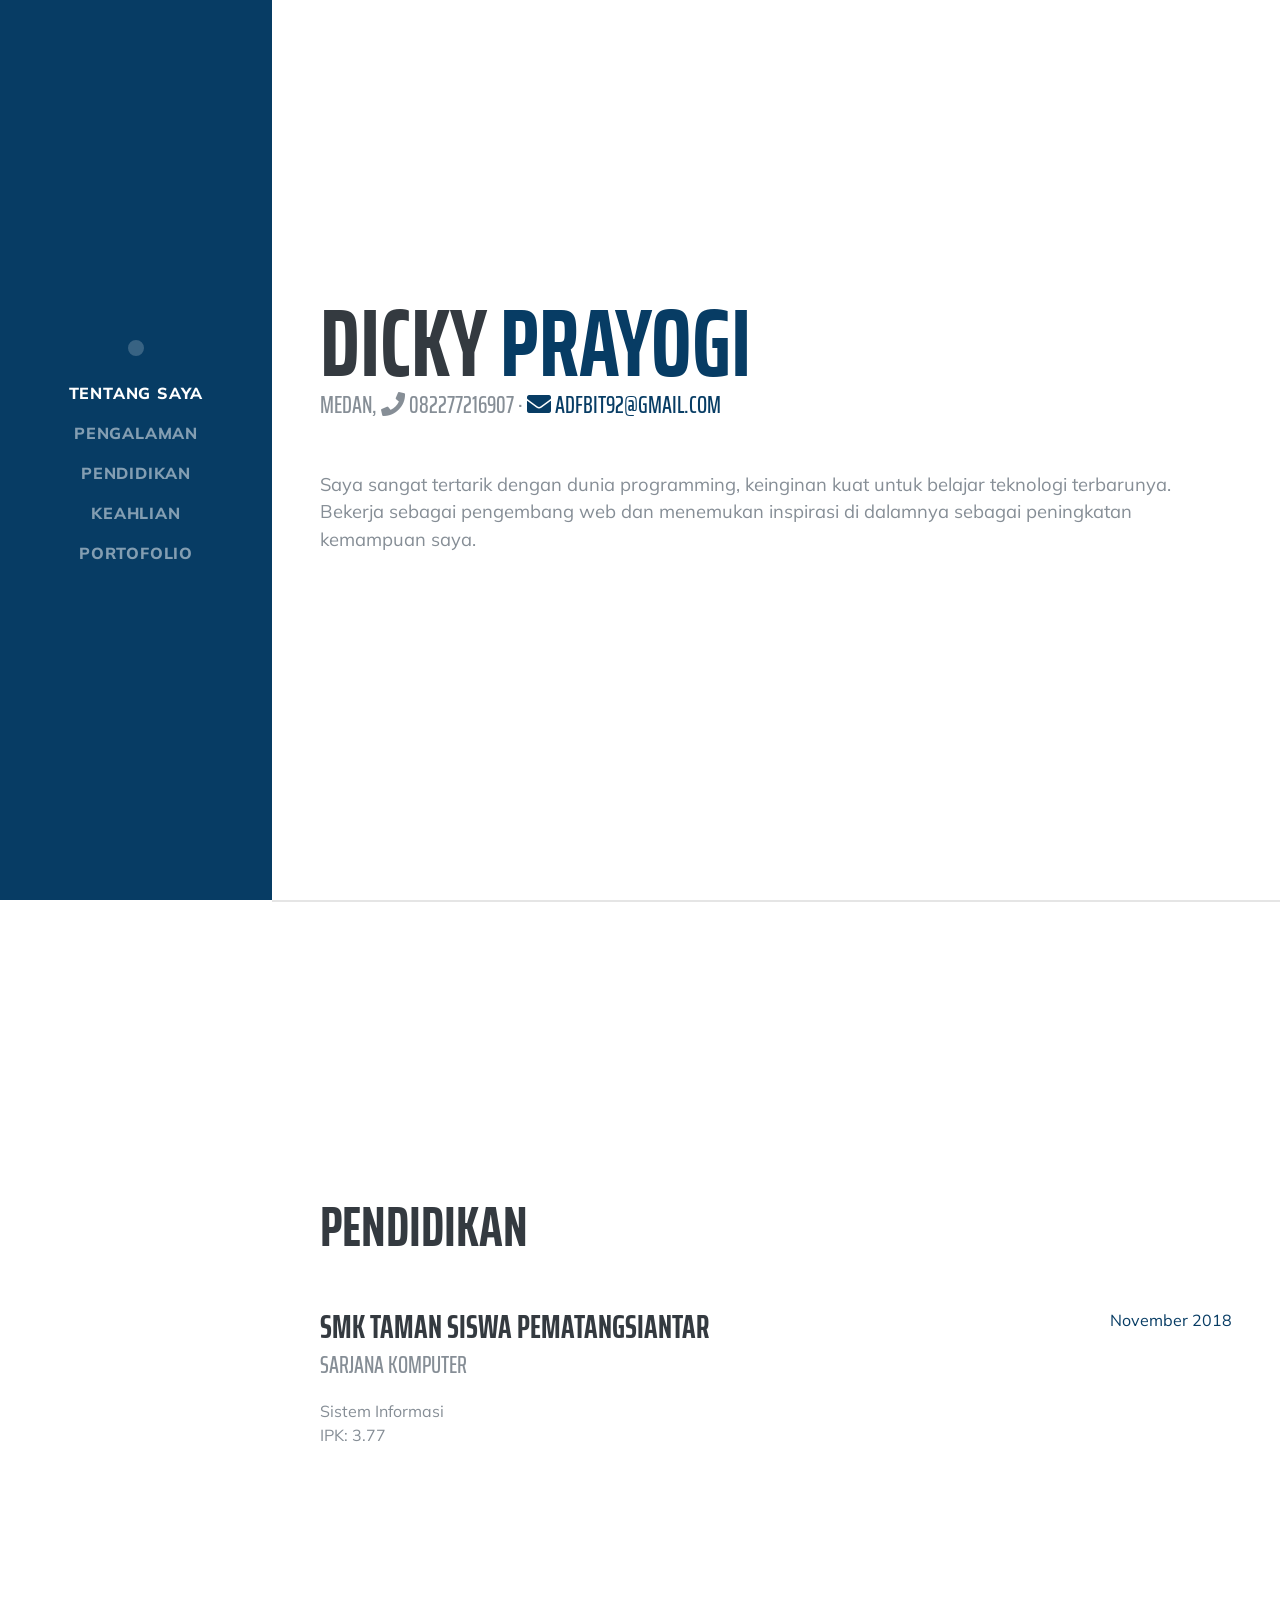
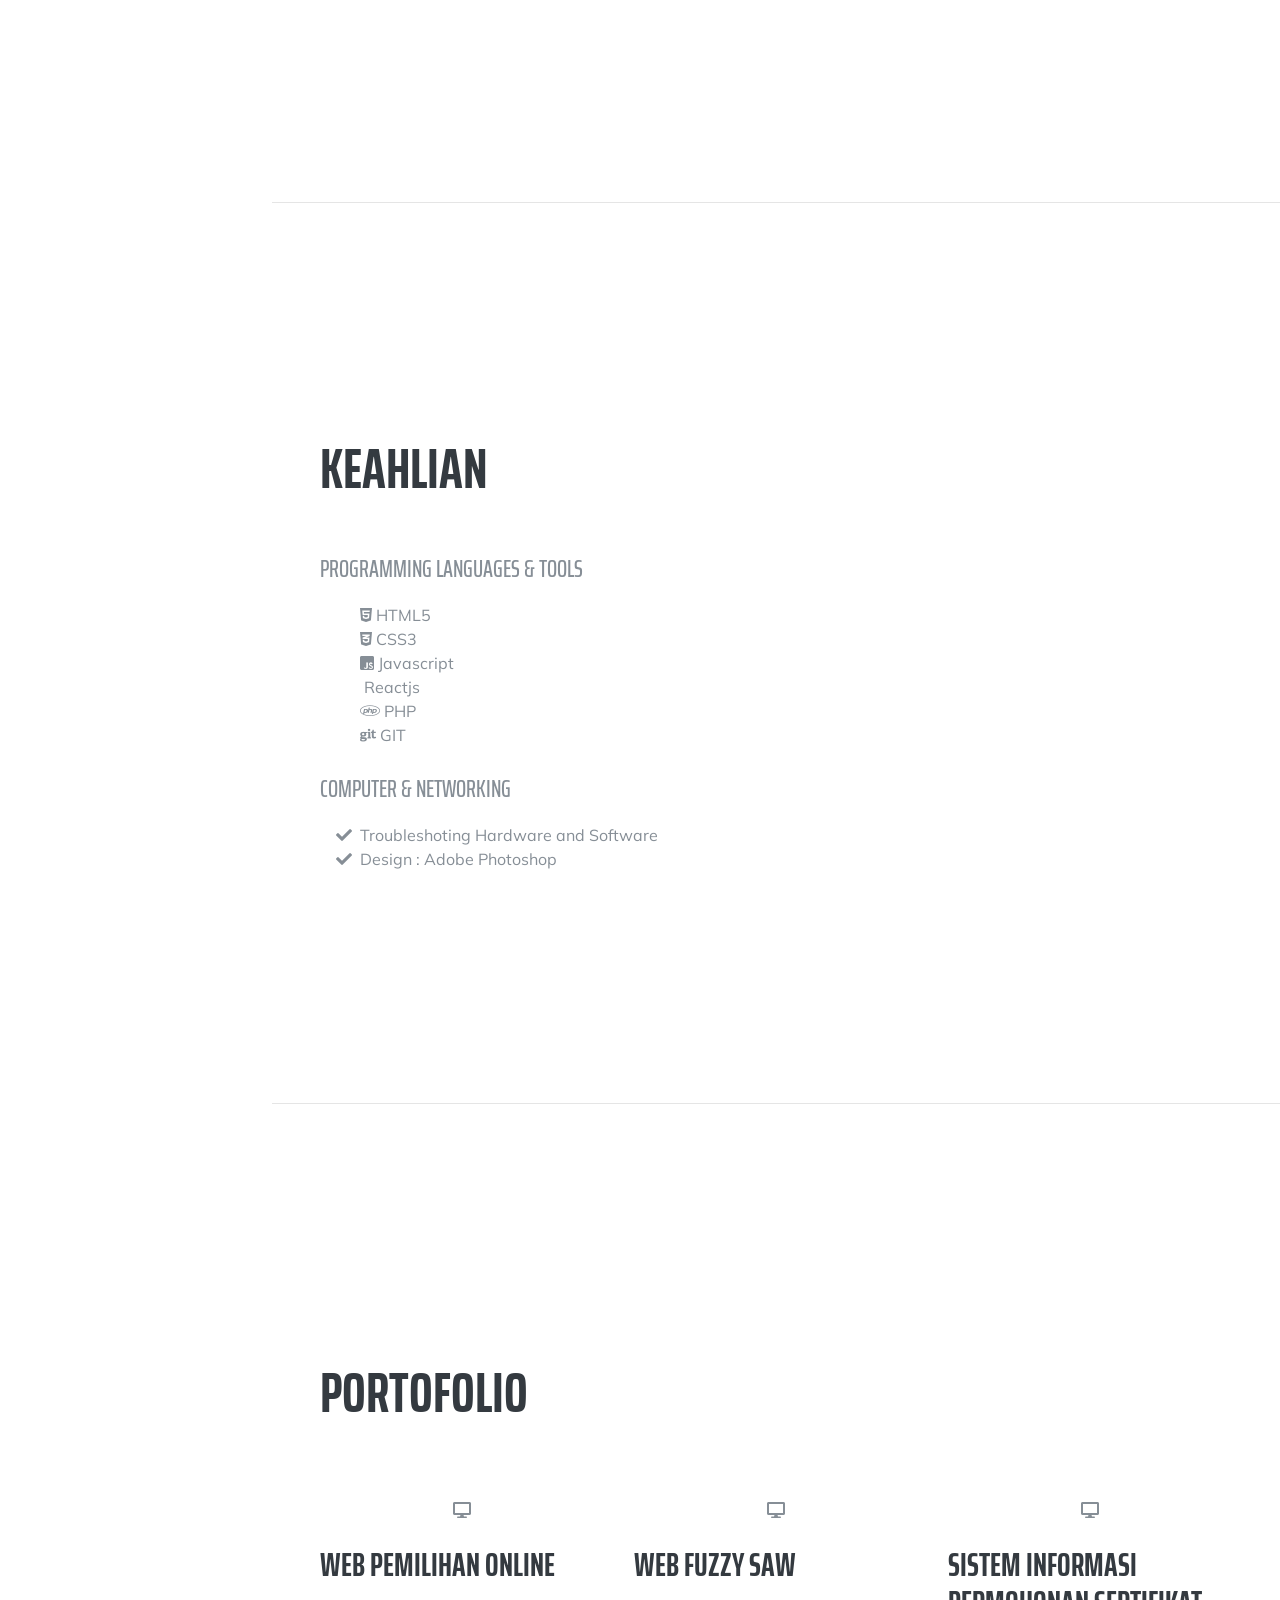
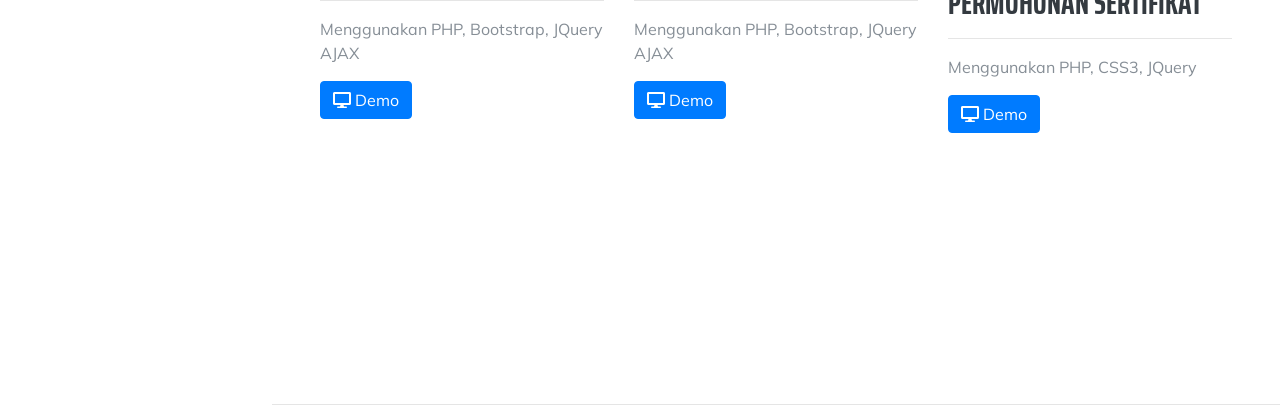
==== index.html @ 15ba9a7c "Update index.html" ====
<!DOCTYPE html>
<html lang="en">

<head>

	<meta charset="utf-8">
	<meta name="viewport" content="width=device-width, initial-scale=1, shrink-to-fit=no">
	<meta name="description" content="">
	<meta name="author" content="">

	<title>Welcome To My Profile</title>
	<link rel="shortcut icon" href="profile.png">
	<!-- Bootstrap core CSS -->
	<link href="bootstrap.min.css" rel="stylesheet">

	<!-- Custom fonts for this template -->
	<link href="https://fonts.googleapis.com/css?family=Saira+Extra+Condensed:500,700" rel="stylesheet">
	<link href="https://fonts.googleapis.com/css?family=Muli:400,400i,800,800i" rel="stylesheet">
	<link href="all.min.css" rel="stylesheet">
	<link rel="stylesheet" href="https://use.fontawesome.com/releases/v5.5.0/css/all.css" integrity="sha384-B4dIYHKNBt8Bc12p+WXckhzcICo0wtJAoU8YZTY5qE0Id1GSseTk6S+L3BlXeVIU" crossorigin="anonymous">
	<!-- Custom styles for this template -->
	<link href="resume.min.css" rel="stylesheet">

</head>

<body id="page-top">

	<nav class="navbar navbar-expand-lg navbar-dark bg-primary fixed-top" id="sideNav">
		<a class="navbar-brand js-scroll-trigger" href="#page-top">
			<span class="d-block d-lg-none">Dicky Prayogi</span>
			<span class="d-none d-lg-block">
				<img class="img-fluid img-profile rounded-circle mx-auto mb-2" src="img/profile.png" alt="">
			</span>
		</a>
		<button class="navbar-toggler" type="button" data-toggle="collapse" data-target="#navbarSupportedContent" aria-controls="navbarSupportedContent" aria-expanded="false" aria-label="Toggle navigation">
			<span class="navbar-toggler-icon"></span>
		</button>
		<div class="collapse navbar-collapse" id="navbarSupportedContent">
			<ul class="navbar-nav">
				<li class="nav-item">
					<a class="nav-link js-scroll-trigger" href="#about">Tentang Saya</a>
				</li>
				<li class="nav-item">
					<a class="nav-link js-scroll-trigger" href="#experience">Pengalaman</a>
				</li>
				<li class="nav-item">
					<a class="nav-link js-scroll-trigger" href="#education">Pendidikan</a>
				</li>
				<li class="nav-item">
					<a class="nav-link js-scroll-trigger" href="#skills">Keahlian</a>
				</li>
				<li class="nav-item">
					<a class="nav-link js-scroll-trigger" href="#portofolio">Portofolio</a>
				</li>
			</ul>
		</div>
	</nav>

	<div class="container-fluid p-0">

		<section class="resume-section p-3 p-lg-5 d-flex d-column" id="about">
			<div class="my-auto">
				<h1 class="mb-0">Dicky
					<span class="text-primary">Prayogi</span>
				</h1>
				<div class="subheading mb-5">Medan, <i class="fa fa-phone"></i> 082277216907 ·
					<a href="mailto:name@email.com"><i class="fa fa-envelope"> </i> adfbit92@gmail.com</a>
				</div>
				<p class="lead mb-5">Saya sangat tertarik dengan dunia programming, keinginan kuat untuk belajar teknologi terbarunya. Bekerja sebagai pengembang web dan menemukan inspirasi di dalamnya sebagai peningkatan kemampuan saya.</p>
				<!-- <div class="social-icons">
					<a href="#">
						<i class="fab fa-linkedin-in"></i>
					</a>
					<a href="#">
						<i class="fab fa-github"></i>
					</a>
					<a href="#">
						<i class="fab fa-twitter"></i>
					</a>
					<a href="#">
						<i class="fab fa-facebook-f"></i>
					</a>
				</div> -->
			</div>
		</section>

		<hr class="m-0">

		
		<hr class="m-0">

		<section class="resume-section p-3 p-lg-5 d-flex flex-column" id="education">
			<div class="my-auto">
				<h2 class="mb-5">Pendidikan</h2>

				<div class="resume-item d-flex flex-column flex-md-row mb-5">
					<div class="resume-content mr-auto">
						<h3 class="mb-0">SMK Taman Siswa Pematangsiantar</h3>
						<div class="subheading mb-3">Sarjana Komputer</div>
						<div>Sistem Informasi</div>
						<p>IPK: 3.77</p>
					</div>
					<div class="resume-date text-md-right">
						<span class="text-primary">November 2018</span>
					</div>
				</div>

			</div>
		</section>

		<hr class="m-0">

		<section class="resume-section p-3 p-lg-5 d-flex flex-column" id="skills">
			<div class="my-auto">
				<h2 class="mb-5">Keahlian</h2>

				<div class="subheading mb-3">Programming Languages &amp; Tools</div>
				<ul  class="fa-ul mb-0">
					<li>
						<i class="fab fa-html5"></i>
						HTML5
					</li>
					<li>
						<i class="fab fa-css3-alt"></i>
						CSS3
					</li>
					<li>
						<i class="fab fa-js-square"></i>
						Javascript
					</li>
					<li>
						<i class="fab fa-js-react"></i>
						Reactjs
					</li>
					<li>
						<i class="fab fa-php"> </i> PHP
					</li>
					<li>
						<i class="fab fa-git"></i>
						GIT
					</li>
					<br>
					
				</ul>

				<div class="subheading mb-3">Computer & Networking</div>
				<ul class="fa-ul mb-0">
					<li>
						<i class="fa-li fa fa-check"></i>
					Troubleshoting Hardware and Software</li>
					<li>
						<i class="fa-li fa fa-check"></i>
					Design : Adobe Photoshop</li>
				</ul>
			</div>
		</section>

		

		<hr class="m-0">

		<section class="resume-section p-3 p-lg-5 d-flex flex-column" id="portofolio">
			<div class="my-auto">
				<h2 class="mb-5">Portofolio</h2>
				<div class="row">
					<div class="col-xs-4 col-sm-4 col-md-4 col-lg-4">
						<div class="thumbnail">
							<img data-src="#" alt="">
							<div class="caption">
								<center>
									<i class="fa fa-desktop"></i>
								</center>
								<br>
								<h3>Web Pemilihan Online</h3><hr>
								<p>
									Menggunakan PHP, Bootstrap, JQuery AJAX
								</p>
								<p>
									<a href="#" class="btn btn-primary" alt="video"
									data-toggle="modal" data-target="#modal2"><i class="fa fa-desktop"></i> Demo</a>
								</p>
							</div>
						</div>
					</div>

					<div class="col-xs-4 col-sm-4 col-md-4 col-lg-4">
						<div class="thumbnail">
							<img data-src="#" alt="">
							<div class="caption">
								<center>
									<i class="fa fa-desktop"></i>
								</center>
								<br>
								<h3>Web Fuzzy SAW</h3><hr>
								<p>
									Menggunakan PHP, Bootstrap, JQuery AJAX
								</p>
								<p>
									<a href="#" class="btn btn-primary" alt="video"
									data-toggle="modal" data-target="#modal4"><i class="fa fa-desktop"></i> Demo</a>
								</p>
							</div>
						</div>
					</div>

					<div class="col-xs-4 col-sm-4 col-md-4 col-lg-4">
						<div class="thumbnail">
							<img data-src="#" alt="">
							<div class="caption">
								<center>
									<i class="fa fa-desktop"></i>
								</center>
								<br>
								<h3>Sistem Informasi Permohonan Sertifikat</h3><hr>
								<p>
									Menggunakan PHP, CSS3, JQuery
								</p>
								<p>
									<a href="#" class="btn btn-primary" alt="video"
									data-toggle="modal" data-target="#modal3"><i class="fa fa-desktop"></i> Demo</a>
								</p>
							</div>
						</div>
					</div>

					

				</div>

			</div>
		</section>

		<hr class="m-0">


		<!--Modal: Name-->
		<div class="modal fade" id="modal1" tabindex="-1" role="dialog" aria-labelledby="myModalLabel" aria-hidden="true">
			<div class="modal-dialog modal-lg" role="document">

				<!--Content-->
				<div class="modal-content">

					<!--Body-->
					<div class="modal-body mb-0 p-0">

						<div class="embed-responsive embed-responsive-16by9 z-depth-1-half">
							<iframe width="560" height="315" src="https://www.youtube.com/embed/T1CsMgRve20" frameborder="0" allow="accelerometer; autoplay; encrypted-media; gyroscope; picture-in-picture" allowfullscreen></iframe>
						</div>

					</div>

					<!--Footer-->
					<div class="modal-footer justify-content-center">
						<span class="mr-4">Spread the word!</span>
						

						<button type="button" class="btn btn-outline-primary btn-rounded btn-md ml-4" data-dismiss="modal">Close</button>

					</div>

				</div>
				<!--/.Content-->

			</div>
		</div>

		<!--Modal: Name-->
		<div class="modal fade" id="modal2" tabindex="-1" role="dialog" aria-labelledby="myModalLabel" aria-hidden="true">
			<div class="modal-dialog modal-lg" role="document">

				<!--Content-->
				<div class="modal-content">

					<!--Body-->
					<div class="modal-body mb-0 p-0">

						<div class="embed-responsive embed-responsive-16by9 z-depth-1-half">
							<iframe width="560" height="315" src="https://www.youtube.com/embed/Qoebwf1bzUU" frameborder="0" allow="accelerometer; autoplay; encrypted-media; gyroscope; picture-in-picture" allowfullscreen></iframe>
						</div>

					</div>

					<!--Footer-->
					<div class="modal-footer justify-content-center">
						

						<button type="button" class="btn btn-outline-primary btn-rounded btn-md ml-4" data-dismiss="modal">Close</button>

					</div>

				</div>
				<!--/.Content-->

			</div>
		</div>

		<div class="modal fade" id="modal3" tabindex="-1" role="dialog" aria-labelledby="myModalLabel" aria-hidden="true">
			<div class="modal-dialog modal-lg" role="document">

				<!--Content-->
				<div class="modal-content">

					<!--Body-->
					<div class="modal-body mb-0 p-0">

						<div class="embed-responsive embed-responsive-16by9 z-depth-1-half">
							<iframe width="560" height="315" src="https://www.youtube.com/embed/FIm6uJwQcFQ" frameborder="0" allow="accelerometer; autoplay; encrypted-media; gyroscope; picture-in-picture" allowfullscreen></iframe>
						</div>

					</div>

					<!--Footer-->
					<div class="modal-footer justify-content-center">
						

						<button type="button" class="btn btn-outline-primary btn-rounded btn-md ml-4" data-dismiss="modal">Close</button>

					</div>

				</div>
				<!--/.Content-->

			</div>
		</div>

		<div class="modal fade" id="modal4" tabindex="-1" role="dialog" aria-labelledby="myModalLabel" aria-hidden="true">
			<div class="modal-dialog modal-lg" role="document">

				<!--Content-->
				<div class="modal-content">

					<!--Body-->
					<div class="modal-body mb-0 p-0">

						<div class="embed-responsive embed-responsive-16by9 z-depth-1-half">
							<iframe width="560" height="315" src="https://www.youtube.com/embed/EBbvR7oB0Hk" frameborder="0" allow="accelerometer; autoplay; encrypted-media; gyroscope; picture-in-picture" allowfullscreen></iframe>
						</div>

					</div>

					<!--Footer-->
					<div class="modal-footer justify-content-center">
						

						<button type="button" class="btn btn-outline-primary btn-rounded btn-md ml-4" data-dismiss="modal">Close</button>

					</div>

				</div>
				<!--/.Content-->

			</div>
		</div>

		<div class="modal fade" id="modal5" tabindex="-1" role="dialog" aria-labelledby="myModalLabel" aria-hidden="true">
			<div class="modal-dialog modal-lg" role="document">

				<!--Content-->
				<div class="modal-content">

					<!--Body-->
					<div class="modal-body mb-0 p-0">

						<div class="embed-responsive embed-responsive-16by9 z-depth-1-half">
							<iframe width="560" height="315" src="https://www.youtube.com/embed/vtxWtMuLPAM" frameborder="0" allow="accelerometer; autoplay; encrypted-media; gyroscope; picture-in-picture" allowfullscreen></iframe>
						</div>

					</div>

					<!--Footer-->
					<div class="modal-footer justify-content-center">
						

						<button type="button" class="btn btn-outline-primary btn-rounded btn-md ml-4" data-dismiss="modal">Close</button>

					</div>

				</div>
				<!--/.Content-->

			</div>
		</div>

	</div>

	<!-- Bootstrap core JavaScript -->
	<script src="jquery.min.js"></script>
	<script src="bootstrap.bundle.min.js"></script>

	<!-- Plugin JavaScript -->
	<script src="jquery.easing.min.js"></script>

	<!-- Custom scripts for this template -->
	<script src="resume.min.js"></script>
	<script src="video.js"></script>

</body>

</html>
---- all.min.css ----
/*!
 * Font Awesome Free 5.3.1 by @fontawesome - https://fontawesome.com
 * License - https://fontawesome.com/license/free (Icons: CC BY 4.0, Fonts: SIL OFL 1.1, Code: MIT License)
 */
.fa,.fab,.fal,.far,.fas{-moz-osx-font-smoothing:grayscale;-webkit-font-smoothing:antialiased;display:inline-block;font-style:normal;font-variant:normal;text-rendering:auto;line-height:1}.fa-lg{font-size:1.33333em;line-height:.75em;vertical-align:-.0667em}.fa-xs{font-size:.75em}.fa-sm{font-size:.875em}.fa-1x{font-size:1em}.fa-2x{font-size:2em}.fa-3x{font-size:3em}.fa-4x{font-size:4em}.fa-5x{font-size:5em}.fa-6x{font-size:6em}.fa-7x{font-size:7em}.fa-8x{font-size:8em}.fa-9x{font-size:9em}.fa-10x{font-size:10em}.fa-fw{text-align:center;width:1.25em}.fa-ul{list-style-type:none;margin-left:2.5em;padding-left:0}.fa-ul>li{position:relative}.fa-li{left:-2em;position:absolute;text-align:center;width:2em;line-height:inherit}.fa-border{border:.08em solid #eee;border-radius:.1em;padding:.2em .25em .15em}.fa-pull-left{float:left}.fa-pull-right{float:right}.fa.fa-pull-left,.fab.fa-pull-left,.fal.fa-pull-left,.far.fa-pull-left,.fas.fa-pull-left{margin-right:.3em}.fa.fa-pull-right,.fab.fa-pull-right,.fal.fa-pull-right,.far.fa-pull-right,.fas.fa-pull-right{margin-left:.3em}.fa-spin{animation:fa-spin 2s infinite linear}.fa-pulse{animation:fa-spin 1s infinite steps(8)}@keyframes fa-spin{0%{transform:rotate(0deg)}to{transform:rotate(1turn)}}.fa-rotate-90{-ms-filter:"progid:DXImageTransform.Microsoft.BasicImage(rotation=1)";transform:rotate(90deg)}.fa-rotate-180{-ms-filter:"progid:DXImageTransform.Microsoft.BasicImage(rotation=2)";transform:rotate(180deg)}.fa-rotate-270{-ms-filter:"progid:DXImageTransform.Microsoft.BasicImage(rotation=3)";transform:rotate(270deg)}.fa-flip-horizontal{-ms-filter:"progid:DXImageTransform.Microsoft.BasicImage(rotation=0, mirror=1)";transform:scaleX(-1)}.fa-flip-vertical{transform:scaleY(-1)}.fa-flip-horizontal.fa-flip-vertical,.fa-flip-vertical{-ms-filter:"progid:DXImageTransform.Microsoft.BasicImage(rotation=2, mirror=1)"}.fa-flip-horizontal.fa-flip-vertical{transform:scale(-1)}:root .fa-flip-horizontal,:root .fa-flip-vertical,:root .fa-rotate-90,:root .fa-rotate-180,:root .fa-rotate-270{-webkit-filter:none;filter:none}.fa-stack{display:inline-block;height:2em;line-height:2em;position:relative;vertical-align:middle;width:2em}.fa-stack-1x,.fa-stack-2x{left:0;position:absolute;text-align:center;width:100%}.fa-stack-1x{line-height:inherit}.fa-stack-2x{font-size:2em}.fa-inverse{color:#fff}.fa-500px:before{content:"\f26e"}.fa-accessible-icon:before{content:"\f368"}.fa-accusoft:before{content:"\f369"}.fa-ad:before{content:"\f641"}.fa-address-book:before{content:"\f2b9"}.fa-address-card:before{content:"\f2bb"}.fa-adjust:before{content:"\f042"}.fa-adn:before{content:"\f170"}.fa-adversal:before{content:"\f36a"}.fa-affiliatetheme:before{content:"\f36b"}.fa-air-freshener:before{content:"\f5d0"}.fa-algolia:before{content:"\f36c"}.fa-align-center:before{content:"\f037"}.fa-align-justify:before{content:"\f039"}.fa-align-left:before{content:"\f036"}.fa-align-right:before{content:"\f038"}.fa-alipay:before{content:"\f642"}.fa-allergies:before{content:"\f461"}.fa-amazon:before{content:"\f270"}.fa-amazon-pay:before{content:"\f42c"}.fa-ambulance:before{content:"\f0f9"}.fa-american-sign-language-interpreting:before{content:"\f2a3"}.fa-amilia:before{content:"\f36d"}.fa-anchor:before{content:"\f13d"}.fa-android:before{content:"\f17b"}.fa-angellist:before{content:"\f209"}.fa-angle-double-down:before{content:"\f103"}.fa-angle-double-left:before{content:"\f100"}.fa-angle-double-right:before{content:"\f101"}.fa-angle-double-up:before{content:"\f102"}.fa-angle-down:before{content:"\f107"}.fa-angle-left:before{content:"\f104"}.fa-angle-right:before{content:"\f105"}.fa-angle-up:before{content:"\f106"}.fa-angry:before{content:"\f556"}.fa-angrycreative:before{content:"\f36e"}.fa-angular:before{content:"\f420"}.fa-ankh:before{content:"\f644"}.fa-app-store:before{content:"\f36f"}.fa-app-store-ios:before{content:"\f370"}.fa-apper:before{content:"\f371"}.fa-apple:before{content:"\f179"}.fa-apple-alt:before{content:"\f5d1"}.fa-apple-pay:before{content:"\f415"}.fa-archive:before{content:"\f187"}.fa-archway:before{content:"\f557"}.fa-arrow-alt-circle-down:before{content:"\f358"}.fa-arrow-alt-circle-left:before{content:"\f359"}.fa-arrow-alt-circle-right:before{content:"\f35a"}.fa-arrow-alt-circle-up:before{content:"\f35b"}.fa-arrow-circle-down:before{content:"\f0ab"}.fa-arrow-circle-left:before{content:"\f0a8"}.fa-arrow-circle-right:before{content:"\f0a9"}.fa-arrow-circle-up:before{content:"\f0aa"}.fa-arrow-down:before{content:"\f063"}.fa-arrow-left:before{content:"\f060"}.fa-arrow-right:before{content:"\f061"}.fa-arrow-up:before{content:"\f062"}.fa-arrows-alt:before{content:"\f0b2"}.fa-arrows-alt-h:before{content:"\f337"}.fa-arrows-alt-v:before{content:"\f338"}.fa-assistive-listening-systems:before{content:"\f2a2"}.fa-asterisk:before{content:"\f069"}.fa-asymmetrik:before{content:"\f372"}.fa-at:before{content:"\f1fa"}.fa-atlas:before{content:"\f558"}.fa-atom:before{content:"\f5d2"}.fa-audible:before{content:"\f373"}.fa-audio-description:before{content:"\f29e"}.fa-autoprefixer:before{content:"\f41c"}.fa-avianex:before{content:"\f374"}.fa-aviato:before{content:"\f421"}.fa-award:before{content:"\f559"}.fa-aws:before{content:"\f375"}.fa-backspace:before{content:"\f55a"}.fa-backward:before{content:"\f04a"}.fa-balance-scale:before{content:"\f24e"}.fa-ban:before{content:"\f05e"}.fa-band-aid:before{content:"\f462"}.fa-bandcamp:before{content:"\f2d5"}.fa-barcode:before{content:"\f02a"}.fa-bars:before{content:"\f0c9"}.fa-baseball-ball:before{content:"\f433"}.fa-basketball-ball:before{content:"\f434"}.fa-bath:before{content:"\f2cd"}.fa-battery-empty:before{content:"\f244"}.fa-battery-full:before{content:"\f240"}.fa-battery-half:before{content:"\f242"}.fa-battery-quarter:before{content:"\f243"}.fa-battery-three-quarters:before{content:"\f241"}.fa-bed:before{content:"\f236"}.fa-beer:before{content:"\f0fc"}.fa-behance:before{content:"\f1b4"}.fa-behance-square:before{content:"\f1b5"}.fa-bell:before{content:"\f0f3"}.fa-bell-slash:before{content:"\f1f6"}.fa-bezier-curve:before{content:"\f55b"}.fa-bible:before{content:"\f647"}.fa-bicycle:before{content:"\f206"}.fa-bimobject:before{content:"\f378"}.fa-binoculars:before{content:"\f1e5"}.fa-birthday-cake:before{content:"\f1fd"}.fa-bitbucket:before{content:"\f171"}.fa-bitcoin:before{content:"\f379"}.fa-bity:before{content:"\f37a"}.fa-black-tie:before{content:"\f27e"}.fa-blackberry:before{content:"\f37b"}.fa-blender:before{content:"\f517"}.fa-blind:before{content:"\f29d"}.fa-blogger:before{content:"\f37c"}.fa-blogger-b:before{content:"\f37d"}.fa-bluetooth:before{content:"\f293"}.fa-bluetooth-b:before{content:"\f294"}.fa-bold:before{content:"\f032"}.fa-bolt:before{content:"\f0e7"}.fa-bomb:before{content:"\f1e2"}.fa-bone:before{content:"\f5d7"}.fa-bong:before{content:"\f55c"}.fa-book:before{content:"\f02d"}.fa-book-open:before{content:"\f518"}.fa-book-reader:before{content:"\f5da"}.fa-bookmark:before{content:"\f02e"}.fa-bowling-ball:before{content:"\f436"}.fa-box:before{content:"\f466"}.fa-box-open:before{content:"\f49e"}.fa-boxes:before{content:"\f468"}.fa-braille:before{content:"\f2a1"}.fa-brain:before{content:"\f5dc"}.fa-briefcase:before{content:"\f0b1"}.fa-briefcase-medical:before{content:"\f469"}.fa-broadcast-tower:before{content:"\f519"}.fa-broom:before{content:"\f51a"}.fa-brush:before{content:"\f55d"}.fa-btc:before{content:"\f15a"}.fa-bug:before{content:"\f188"}.fa-building:before{content:"\f1ad"}.fa-bullhorn:before{content:"\f0a1"}.fa-bullseye:before{content:"\f140"}.fa-burn:before{content:"\f46a"}.fa-buromobelexperte:before{content:"\f37f"}.fa-bus:before{content:"\f207"}.fa-bus-alt:before{content:"\f55e"}.fa-business-time:before{content:"\f64a"}.fa-buysellads:before{content:"\f20d"}.fa-calculator:before{content:"\f1ec"}.fa-calendar:before{content:"\f133"}.fa-calendar-alt:before{content:"\f073"}.fa-calendar-check:before{content:"\f274"}.fa-calendar-minus:before{content:"\f272"}.fa-calendar-plus:before{content:"\f271"}.fa-calendar-times:before{content:"\f273"}.fa-camera:before{content:"\f030"}.fa-camera-retro:before{content:"\f083"}.fa-cannabis:before{content:"\f55f"}.fa-capsules:before{content:"\f46b"}.fa-car:before{content:"\f1b9"}.fa-car-alt:before{content:"\f5de"}.fa-car-battery:before{content:"\f5df"}.fa-car-crash:before{content:"\f5e1"}.fa-car-side:before{content:"\f5e4"}.fa-caret-down:before{content:"\f0d7"}.fa-caret-left:before{content:"\f0d9"}.fa-caret-right:before{content:"\f0da"}.fa-caret-square-down:before{content:"\f150"}.fa-caret-square-left:before{content:"\f191"}.fa-caret-square-right:before{content:"\f152"}.fa-caret-square-up:before{content:"\f151"}.fa-caret-up:before{content:"\f0d8"}.fa-cart-arrow-down:before{content:"\f218"}.fa-cart-plus:before{content:"\f217"}.fa-cc-amazon-pay:before{content:"\f42d"}.fa-cc-amex:before{content:"\f1f3"}.fa-cc-apple-pay:before{content:"\f416"}.fa-cc-diners-club:before{content:"\f24c"}.fa-cc-discover:before{content:"\f1f2"}.fa-cc-jcb:before{content:"\f24b"}.fa-cc-mastercard:before{content:"\f1f1"}.fa-cc-paypal:before{content:"\f1f4"}.fa-cc-stripe:before{content:"\f1f5"}.fa-cc-visa:before{content:"\f1f0"}.fa-centercode:before{content:"\f380"}.fa-certificate:before{content:"\f0a3"}.fa-chalkboard:before{content:"\f51b"}.fa-chalkboard-teacher:before{content:"\f51c"}.fa-charging-station:before{content:"\f5e7"}.fa-chart-area:before{content:"\f1fe"}.fa-chart-bar:before{content:"\f080"}.fa-chart-line:before{content:"\f201"}.fa-chart-pie:before{content:"\f200"}.fa-check:before{content:"\f00c"}.fa-check-circle:before{content:"\f058"}.fa-check-double:before{content:"\f560"}.fa-check-square:before{content:"\f14a"}.fa-chess:before{content:"\f439"}.fa-chess-bishop:before{content:"\f43a"}.fa-chess-board:before{content:"\f43c"}.fa-chess-king:before{content:"\f43f"}.fa-chess-knight:before{content:"\f441"}.fa-chess-pawn:before{content:"\f443"}.fa-chess-queen:before{content:"\f445"}.fa-chess-rook:before{content:"\f447"}.fa-chevron-circle-down:before{content:"\f13a"}.fa-chevron-circle-left:before{content:"\f137"}.fa-chevron-circle-right:before{content:"\f138"}.fa-chevron-circle-up:before{content:"\f139"}.fa-chevron-down:before{content:"\f078"}.fa-chevron-left:before{content:"\f053"}.fa-chevron-right:before{content:"\f054"}.fa-chevron-up:before{content:"\f077"}.fa-child:before{content:"\f1ae"}.fa-chrome:before{content:"\f268"}.fa-church:before{content:"\f51d"}.fa-circle:before{content:"\f111"}.fa-circle-notch:before{content:"\f1ce"}.fa-city:before{content:"\f64f"}.fa-clipboard:before{content:"\f328"}.fa-clipboard-check:before{content:"\f46c"}.fa-clipboard-list:before{content:"\f46d"}.fa-clock:before{content:"\f017"}.fa-clone:before{content:"\f24d"}.fa-closed-captioning:before{content:"\f20a"}.fa-cloud:before{content:"\f0c2"}.fa-cloud-download-alt:before{content:"\f381"}.fa-cloud-upload-alt:before{content:"\f382"}.fa-cloudscale:before{content:"\f383"}.fa-cloudsmith:before{content:"\f384"}.fa-cloudversify:before{content:"\f385"}.fa-cocktail:before{content:"\f561"}.fa-code:before{content:"\f121"}.fa-code-branch:before{content:"\f126"}.fa-codepen:before{content:"\f1cb"}.fa-codiepie:before{content:"\f284"}.fa-coffee:before{content:"\f0f4"}.fa-cog:before{content:"\f013"}.fa-cogs:before{content:"\f085"}.fa-coins:before{content:"\f51e"}.fa-columns:before{content:"\f0db"}.fa-comment:before{content:"\f075"}.fa-comment-alt:before{content:"\f27a"}.fa-comment-dollar:before{content:"\f651"}.fa-comment-dots:before{content:"\f4ad"}.fa-comment-slash:before{content:"\f4b3"}.fa-comments:before{content:"\f086"}.fa-comments-dollar:before{content:"\f653"}.fa-compact-disc:before{content:"\f51f"}.fa-compass:before{content:"\f14e"}.fa-compress:before{content:"\f066"}.fa-concierge-bell:before{content:"\f562"}.fa-connectdevelop:before{content:"\f20e"}.fa-contao:before{content:"\f26d"}.fa-cookie:before{content:"\f563"}.fa-cookie-bite:before{content:"\f564"}.fa-copy:before{content:"\f0c5"}.fa-copyright:before{content:"\f1f9"}.fa-couch:before{content:"\f4b8"}.fa-cpanel:before{content:"\f388"}.fa-creative-commons:before{content:"\f25e"}.fa-creative-commons-by:before{content:"\f4e7"}.fa-creative-commons-nc:before{content:"\f4e8"}.fa-creative-commons-nc-eu:before{content:"\f4e9"}.fa-creative-commons-nc-jp:before{content:"\f4ea"}.fa-creative-commons-nd:before{content:"\f4eb"}.fa-creative-commons-pd:before{content:"\f4ec"}.fa-creative-commons-pd-alt:before{content:"\f4ed"}.fa-creative-commons-remix:before{content:"\f4ee"}.fa-creative-commons-sa:before{content:"\f4ef"}.fa-creative-commons-sampling:before{content:"\f4f0"}.fa-creative-commons-sampling-plus:before{content:"\f4f1"}.fa-creative-commons-share:before{content:"\f4f2"}.fa-credit-card:before{content:"\f09d"}.fa-crop:before{content:"\f125"}.fa-crop-alt:before{content:"\f565"}.fa-cross:before{content:"\f654"}.fa-crosshairs:before{content:"\f05b"}.fa-crow:before{content:"\f520"}.fa-crown:before{content:"\f521"}.fa-css3:before{content:"\f13c"}.fa-css3-alt:before{content:"\f38b"}.fa-cube:before{content:"\f1b2"}.fa-cubes:before{content:"\f1b3"}.fa-cut:before{content:"\f0c4"}.fa-cuttlefish:before{content:"\f38c"}.fa-d-and-d:before{content:"\f38d"}.fa-dashcube:before{content:"\f210"}.fa-database:before{content:"\f1c0"}.fa-deaf:before{content:"\f2a4"}.fa-delicious:before{content:"\f1a5"}.fa-deploydog:before{content:"\f38e"}.fa-deskpro:before{content:"\f38f"}.fa-desktop:before{content:"\f108"}.fa-deviantart:before{content:"\f1bd"}.fa-dharmachakra:before{content:"\f655"}.fa-diagnoses:before{content:"\f470"}.fa-dice:before{content:"\f522"}.fa-dice-five:before{content:"\f523"}.fa-dice-four:before{content:"\f524"}.fa-dice-one:before{content:"\f525"}.fa-dice-six:before{content:"\f526"}.fa-dice-three:before{content:"\f527"}.fa-dice-two:before{content:"\f528"}.fa-digg:before{content:"\f1a6"}.fa-digital-ocean:before{content:"\f391"}.fa-digital-tachograph:before{content:"\f566"}.fa-directions:before{content:"\f5eb"}.fa-discord:before{content:"\f392"}.fa-discourse:before{content:"\f393"}.fa-divide:before{content:"\f529"}.fa-dizzy:before{content:"\f567"}.fa-dna:before{content:"\f471"}.fa-dochub:before{content:"\f394"}.fa-docker:before{content:"\f395"}.fa-dollar-sign:before{content:"\f155"}.fa-dolly:before{content:"\f472"}.fa-dolly-flatbed:before{content:"\f474"}.fa-donate:before{content:"\f4b9"}.fa-door-closed:before{content:"\f52a"}.fa-door-open:before{content:"\f52b"}.fa-dot-circle:before{content:"\f192"}.fa-dove:before{content:"\f4ba"}.fa-download:before{content:"\f019"}.fa-draft2digital:before{content:"\f396"}.fa-drafting-compass:before{content:"\f568"}.fa-draw-polygon:before{content:"\f5ee"}.fa-dribbble:before{content:"\f17d"}.fa-dribbble-square:before{content:"\f397"}.fa-dropbox:before{content:"\f16b"}.fa-drum:before{content:"\f569"}.fa-drum-steelpan:before{content:"\f56a"}.fa-drupal:before{content:"\f1a9"}.fa-dumbbell:before{content:"\f44b"}.fa-dyalog:before{content:"\f399"}.fa-earlybirds:before{content:"\f39a"}.fa-ebay:before{content:"\f4f4"}.fa-edge:before{content:"\f282"}.fa-edit:before{content:"\f044"}.fa-eject:before{content:"\f052"}.fa-elementor:before{content:"\f430"}.fa-ellipsis-h:before{content:"\f141"}.fa-ellipsis-v:before{content:"\f142"}.fa-ello:before{content:"\f5f1"}.fa-ember:before{content:"\f423"}.fa-empire:before{content:"\f1d1"}.fa-envelope:before{content:"\f0e0"}.fa-envelope-open:before{content:"\f2b6"}.fa-envelope-open-text:before{content:"\f658"}.fa-envelope-square:before{content:"\f199"}.fa-envira:before{content:"\f299"}.fa-equals:before{content:"\f52c"}.fa-eraser:before{content:"\f12d"}.fa-erlang:before{content:"\f39d"}.fa-ethereum:before{content:"\f42e"}.fa-etsy:before{content:"\f2d7"}.fa-euro-sign:before{content:"\f153"}.fa-exchange-alt:before{content:"\f362"}.fa-exclamation:before{content:"\f12a"}.fa-exclamation-circle:before{content:"\f06a"}.fa-exclamation-triangle:before{content:"\f071"}.fa-expand:before{content:"\f065"}.fa-expand-arrows-alt:before{content:"\f31e"}.fa-expeditedssl:before{content:"\f23e"}.fa-external-link-alt:before{content:"\f35d"}.fa-external-link-square-alt:before{content:"\f360"}.fa-eye:before{content:"\f06e"}.fa-eye-dropper:before{content:"\f1fb"}.fa-eye-slash:before{content:"\f070"}.fa-facebook:before{content:"\f09a"}.fa-facebook-f:before{content:"\f39e"}.fa-facebook-messenger:before{content:"\f39f"}.fa-facebook-square:before{content:"\f082"}.fa-fast-backward:before{content:"\f049"}.fa-fast-forward:before{content:"\f050"}.fa-fax:before{content:"\f1ac"}.fa-feather:before{content:"\f52d"}.fa-feather-alt:before{content:"\f56b"}.fa-female:before{content:"\f182"}.fa-fighter-jet:before{content:"\f0fb"}.fa-file:before{content:"\f15b"}.fa-file-alt:before{content:"\f15c"}.fa-file-archive:before{content:"\f1c6"}.fa-file-audio:before{content:"\f1c7"}.fa-file-code:before{content:"\f1c9"}.fa-file-contract:before{content:"\f56c"}.fa-file-download:before{content:"\f56d"}.fa-file-excel:before{content:"\f1c3"}.fa-file-export:before{content:"\f56e"}.fa-file-image:before{content:"\f1c5"}.fa-file-import:before{content:"\f56f"}.fa-file-invoice:before{content:"\f570"}.fa-file-invoice-dollar:before{content:"\f571"}.fa-file-medical:before{content:"\f477"}.fa-file-medical-alt:before{content:"\f478"}.fa-file-pdf:before{content:"\f1c1"}.fa-file-powerpoint:before{content:"\f1c4"}.fa-file-prescription:before{content:"\f572"}.fa-file-signature:before{content:"\f573"}.fa-file-upload:before{content:"\f574"}.fa-file-video:before{content:"\f1c8"}.fa-file-word:before{content:"\f1c2"}.fa-fill:before{content:"\f575"}.fa-fill-drip:before{content:"\f576"}.fa-film:before{content:"\f008"}.fa-filter:before{content:"\f0b0"}.fa-fingerprint:before{content:"\f577"}.fa-fire:before{content:"\f06d"}.fa-fire-extinguisher:before{content:"\f134"}.fa-firefox:before{content:"\f269"}.fa-first-aid:before{content:"\f479"}.fa-first-order:before{content:"\f2b0"}.fa-first-order-alt:before{content:"\f50a"}.fa-firstdraft:before{content:"\f3a1"}.fa-fish:before{content:"\f578"}.fa-flag:before{content:"\f024"}.fa-flag-checkered:before{content:"\f11e"}.fa-flask:before{content:"\f0c3"}.fa-flickr:before{content:"\f16e"}.fa-flipboard:before{content:"\f44d"}.fa-flushed:before{content:"\f579"}.fa-fly:before{content:"\f417"}.fa-folder:before{content:"\f07b"}.fa-folder-minus:before{content:"\f65d"}.fa-folder-open:before{content:"\f07c"}.fa-folder-plus:before{content:"\f65e"}.fa-font:before{content:"\f031"}.fa-font-awesome:before{content:"\f2b4"}.fa-font-awesome-alt:before{content:"\f35c"}.fa-font-awesome-flag:before{content:"\f425"}.fa-font-awesome-logo-full:before{content:"\f4e6"}.fa-fonticons:before{content:"\f280"}.fa-fonticons-fi:before{content:"\f3a2"}.fa-football-ball:before{content:"\f44e"}.fa-fort-awesome:before{content:"\f286"}.fa-fort-awesome-alt:before{content:"\f3a3"}.fa-forumbee:before{content:"\f211"}.fa-forward:before{content:"\f04e"}.fa-foursquare:before{content:"\f180"}.fa-free-code-camp:before{content:"\f2c5"}.fa-freebsd:before{content:"\f3a4"}.fa-frog:before{content:"\f52e"}.fa-frown:before{content:"\f119"}.fa-frown-open:before{content:"\f57a"}.fa-fulcrum:before{content:"\f50b"}.fa-funnel-dollar:before{content:"\f662"}.fa-futbol:before{content:"\f1e3"}.fa-galactic-republic:before{content:"\f50c"}.fa-galactic-senate:before{content:"\f50d"}.fa-gamepad:before{content:"\f11b"}.fa-gas-pump:before{content:"\f52f"}.fa-gavel:before{content:"\f0e3"}.fa-gem:before{content:"\f3a5"}.fa-genderless:before{content:"\f22d"}.fa-get-pocket:before{content:"\f265"}.fa-gg:before{content:"\f260"}.fa-gg-circle:before{content:"\f261"}.fa-gift:before{content:"\f06b"}.fa-git:before{content:"\f1d3"}.fa-git-square:before{content:"\f1d2"}.fa-github:before{content:"\f09b"}.fa-github-alt:before{content:"\f113"}.fa-github-square:before{content:"\f092"}.fa-gitkraken:before{content:"\f3a6"}.fa-gitlab:before{content:"\f296"}.fa-gitter:before{content:"\f426"}.fa-glass-martini:before{content:"\f000"}.fa-glass-martini-alt:before{content:"\f57b"}.fa-glasses:before{content:"\f530"}.fa-glide:before{content:"\f2a5"}.fa-glide-g:before{content:"\f2a6"}.fa-globe:before{content:"\f0ac"}.fa-globe-africa:before{content:"\f57c"}.fa-globe-americas:before{content:"\f57d"}.fa-globe-asia:before{content:"\f57e"}.fa-gofore:before{content:"\f3a7"}.fa-golf-ball:before{content:"\f450"}.fa-goodreads:before{content:"\f3a8"}.fa-goodreads-g:before{content:"\f3a9"}.fa-google:before{content:"\f1a0"}.fa-google-drive:before{content:"\f3aa"}.fa-google-play:before{content:"\f3ab"}.fa-google-plus:before{content:"\f2b3"}.fa-google-plus-g:before{content:"\f0d5"}.fa-google-plus-square:before{content:"\f0d4"}.fa-google-wallet:before{content:"\f1ee"}.fa-gopuram:before{content:"\f664"}.fa-graduation-cap:before{content:"\f19d"}.fa-gratipay:before{content:"\f184"}.fa-grav:before{content:"\f2d6"}.fa-greater-than:before{content:"\f531"}.fa-greater-than-equal:before{content:"\f532"}.fa-grimace:before{content:"\f57f"}.fa-grin:before{content:"\f580"}.fa-grin-alt:before{content:"\f581"}.fa-grin-beam:before{content:"\f582"}.fa-grin-beam-sweat:before{content:"\f583"}.fa-grin-hearts:before{content:"\f584"}.fa-grin-squint:before{content:"\f585"}.fa-grin-squint-tears:before{content:"\f586"}.fa-grin-stars:before{content:"\f587"}.fa-grin-tears:before{content:"\f588"}.fa-grin-tongue:before{content:"\f589"}.fa-grin-tongue-squint:before{content:"\f58a"}.fa-grin-tongue-wink:before{content:"\f58b"}.fa-grin-wink:before{content:"\f58c"}.fa-grip-horizontal:before{content:"\f58d"}.fa-grip-vertical:before{content:"\f58e"}.fa-gripfire:before{content:"\f3ac"}.fa-grunt:before{content:"\f3ad"}.fa-gulp:before{content:"\f3ae"}.fa-h-square:before{content:"\f0fd"}.fa-hacker-news:before{content:"\f1d4"}.fa-hacker-news-square:before{content:"\f3af"}.fa-hackerrank:before{content:"\f5f7"}.fa-hamsa:before{content:"\f665"}.fa-hand-holding:before{content:"\f4bd"}.fa-hand-holding-heart:before{content:"\f4be"}.fa-hand-holding-usd:before{content:"\f4c0"}.fa-hand-lizard:before{content:"\f258"}.fa-hand-paper:before{content:"\f256"}.fa-hand-peace:before{content:"\f25b"}.fa-hand-point-down:before{content:"\f0a7"}.fa-hand-point-left:before{content:"\f0a5"}.fa-hand-point-right:before{content:"\f0a4"}.fa-hand-point-up:before{content:"\f0a6"}.fa-hand-pointer:before{content:"\f25a"}.fa-hand-rock:before{content:"\f255"}.fa-hand-scissors:before{content:"\f257"}.fa-hand-spock:before{content:"\f259"}.fa-hands:before{content:"\f4c2"}.fa-hands-helping:before{content:"\f4c4"}.fa-handshake:before{content:"\f2b5"}.fa-hashtag:before{content:"\f292"}.fa-haykal:before{content:"\f666"}.fa-hdd:before{content:"\f0a0"}.fa-heading:before{content:"\f1dc"}.fa-headphones:before{content:"\f025"}.fa-headphones-alt:before{content:"\f58f"}.fa-headset:before{content:"\f590"}.fa-heart:before{content:"\f004"}.fa-heartbeat:before{content:"\f21e"}.fa-helicopter:before{content:"\f533"}.fa-highlighter:before{content:"\f591"}.fa-hips:before{content:"\f452"}.fa-hire-a-helper:before{content:"\f3b0"}.fa-history:before{content:"\f1da"}.fa-hockey-puck:before{content:"\f453"}.fa-home:before{content:"\f015"}.fa-hooli:before{content:"\f427"}.fa-hornbill:before{content:"\f592"}.fa-hospital:before{content:"\f0f8"}.fa-hospital-alt:before{content:"\f47d"}.fa-hospital-symbol:before{content:"\f47e"}.fa-hot-tub:before{content:"\f593"}.fa-hotel:before{content:"\f594"}.fa-hotjar:before{content:"\f3b1"}.fa-hourglass:before{content:"\f254"}.fa-hourglass-end:before{content:"\f253"}.fa-hourglass-half:before{content:"\f252"}.fa-hourglass-start:before{content:"\f251"}.fa-houzz:before{content:"\f27c"}.fa-html5:before{content:"\f13b"}.fa-hubspot:before{content:"\f3b2"}.fa-i-cursor:before{content:"\f246"}.fa-id-badge:before{content:"\f2c1"}.fa-id-card:before{content:"\f2c2"}.fa-id-card-alt:before{content:"\f47f"}.fa-image:before{content:"\f03e"}.fa-images:before{content:"\f302"}.fa-imdb:before{content:"\f2d8"}.fa-inbox:before{content:"\f01c"}.fa-indent:before{content:"\f03c"}.fa-industry:before{content:"\f275"}.fa-infinity:before{content:"\f534"}.fa-info:before{content:"\f129"}.fa-info-circle:before{content:"\f05a"}.fa-instagram:before{content:"\f16d"}.fa-internet-explorer:before{content:"\f26b"}.fa-ioxhost:before{content:"\f208"}.fa-italic:before{content:"\f033"}.fa-itunes:before{content:"\f3b4"}.fa-itunes-note:before{content:"\f3b5"}.fa-java:before{content:"\f4e4"}.fa-jedi:before{content:"\f669"}.fa-jedi-order:before{content:"\f50e"}.fa-jenkins:before{content:"\f3b6"}.fa-joget:before{content:"\f3b7"}.fa-joint:before{content:"\f595"}.fa-joomla:before{content:"\f1aa"}.fa-journal-whills:before{content:"\f66a"}.fa-js:before{content:"\f3b8"}.fa-js-square:before{content:"\f3b9"}.fa-jsfiddle:before{content:"\f1cc"}.fa-kaaba:before{content:"\f66b"}.fa-kaggle:before{content:"\f5fa"}.fa-key:before{content:"\f084"}.fa-keybase:before{content:"\f4f5"}.fa-keyboard:before{content:"\f11c"}.fa-keycdn:before{content:"\f3ba"}.fa-khanda:before{content:"\f66d"}.fa-kickstarter:before{content:"\f3bb"}.fa-kickstarter-k:before{content:"\f3bc"}.fa-kiss:before{content:"\f596"}.fa-kiss-beam:before{content:"\f597"}.fa-kiss-wink-heart:before{content:"\f598"}.fa-kiwi-bird:before{content:"\f535"}.fa-korvue:before{content:"\f42f"}.fa-landmark:before{content:"\f66f"}.fa-language:before{content:"\f1ab"}.fa-laptop:before{content:"\f109"}.fa-laptop-code:before{content:"\f5fc"}.fa-laravel:before{content:"\f3bd"}.fa-lastfm:before{content:"\f202"}.fa-lastfm-square:before{content:"\f203"}.fa-laugh:before{content:"\f599"}.fa-laugh-beam:before{content:"\f59a"}.fa-laugh-squint:before{content:"\f59b"}.fa-laugh-wink:before{content:"\f59c"}.fa-layer-group:before{content:"\f5fd"}.fa-leaf:before{content:"\f06c"}.fa-leanpub:before{content:"\f212"}.fa-lemon:before{content:"\f094"}.fa-less:before{content:"\f41d"}.fa-less-than:before{content:"\f536"}.fa-less-than-equal:before{content:"\f537"}.fa-level-down-alt:before{content:"\f3be"}.fa-level-up-alt:before{content:"\f3bf"}.fa-life-ring:before{content:"\f1cd"}.fa-lightbulb:before{content:"\f0eb"}.fa-line:before{content:"\f3c0"}.fa-link:before{content:"\f0c1"}.fa-linkedin:before{content:"\f08c"}.fa-linkedin-in:before{content:"\f0e1"}.fa-linode:before{content:"\f2b8"}.fa-linux:before{content:"\f17c"}.fa-lira-sign:before{content:"\f195"}.fa-list:before{content:"\f03a"}.fa-list-alt:before{content:"\f022"}.fa-list-ol:before{content:"\f0cb"}.fa-list-ul:before{content:"\f0ca"}.fa-location-arrow:before{content:"\f124"}.fa-lock:before{content:"\f023"}.fa-lock-open:before{content:"\f3c1"}.fa-long-arrow-alt-down:before{content:"\f309"}.fa-long-arrow-alt-left:before{content:"\f30a"}.fa-long-arrow-alt-right:before{content:"\f30b"}.fa-long-arrow-alt-up:before{content:"\f30c"}.fa-low-vision:before{content:"\f2a8"}.fa-luggage-cart:before{content:"\f59d"}.fa-lyft:before{content:"\f3c3"}.fa-magento:before{content:"\f3c4"}.fa-magic:before{content:"\f0d0"}.fa-magnet:before{content:"\f076"}.fa-mail-bulk:before{content:"\f674"}.fa-mailchimp:before{content:"\f59e"}.fa-male:before{content:"\f183"}.fa-mandalorian:before{content:"\f50f"}.fa-map:before{content:"\f279"}.fa-map-marked:before{content:"\f59f"}.fa-map-marked-alt:before{content:"\f5a0"}.fa-map-marker:before{content:"\f041"}.fa-map-marker-alt:before{content:"\f3c5"}.fa-map-pin:before{content:"\f276"}.fa-map-signs:before{content:"\f277"}.fa-markdown:before{content:"\f60f"}.fa-marker:before{content:"\f5a1"}.fa-mars:before{content:"\f222"}.fa-mars-double:before{content:"\f227"}.fa-mars-stroke:before{content:"\f229"}.fa-mars-stroke-h:before{content:"\f22b"}.fa-mars-stroke-v:before{content:"\f22a"}.fa-mastodon:before{content:"\f4f6"}.fa-maxcdn:before{content:"\f136"}.fa-medal:before{content:"\f5a2"}.fa-medapps:before{content:"\f3c6"}.fa-medium:before{content:"\f23a"}.fa-medium-m:before{content:"\f3c7"}.fa-medkit:before{content:"\f0fa"}.fa-medrt:before{content:"\f3c8"}.fa-meetup:before{content:"\f2e0"}.fa-megaport:before{content:"\f5a3"}.fa-meh:before{content:"\f11a"}.fa-meh-blank:before{content:"\f5a4"}.fa-meh-rolling-eyes:before{content:"\f5a5"}.fa-memory:before{content:"\f538"}.fa-menorah:before{content:"\f676"}.fa-mercury:before{content:"\f223"}.fa-microchip:before{content:"\f2db"}.fa-microphone:before{content:"\f130"}.fa-microphone-alt:before{content:"\f3c9"}.fa-microphone-alt-slash:before{content:"\f539"}.fa-microphone-slash:before{content:"\f131"}.fa-microscope:before{content:"\f610"}.fa-microsoft:before{content:"\f3ca"}.fa-minus:before{content:"\f068"}.fa-minus-circle:before{content:"\f056"}.fa-minus-square:before{content:"\f146"}.fa-mix:before{content:"\f3cb"}.fa-mixcloud:before{content:"\f289"}.fa-mizuni:before{content:"\f3cc"}.fa-mobile:before{content:"\f10b"}.fa-mobile-alt:before{content:"\f3cd"}.fa-modx:before{content:"\f285"}.fa-monero:before{content:"\f3d0"}.fa-money-bill:before{content:"\f0d6"}.fa-money-bill-alt:before{content:"\f3d1"}.fa-money-bill-wave:before{content:"\f53a"}.fa-money-bill-wave-alt:before{content:"\f53b"}.fa-money-check:before{content:"\f53c"}.fa-money-check-alt:before{content:"\f53d"}.fa-monument:before{content:"\f5a6"}.fa-moon:before{content:"\f186"}.fa-mortar-pestle:before{content:"\f5a7"}.fa-mosque:before{content:"\f678"}.fa-motorcycle:before{content:"\f21c"}.fa-mouse-pointer:before{content:"\f245"}.fa-music:before{content:"\f001"}.fa-napster:before{content:"\f3d2"}.fa-neos:before{content:"\f612"}.fa-neuter:before{content:"\f22c"}.fa-newspaper:before{content:"\f1ea"}.fa-nimblr:before{content:"\f5a8"}.fa-nintendo-switch:before{content:"\f418"}.fa-node:before{content:"\f419"}.fa-node-js:before{content:"\f3d3"}.fa-not-equal:before{content:"\f53e"}.fa-notes-medical:before{content:"\f481"}.fa-npm:before{content:"\f3d4"}.fa-ns8:before{content:"\f3d5"}.fa-nutritionix:before{content:"\f3d6"}.fa-object-group:before{content:"\f247"}.fa-object-ungroup:before{content:"\f248"}.fa-odnoklassniki:before{content:"\f263"}.fa-odnoklassniki-square:before{content:"\f264"}.fa-oil-can:before{content:"\f613"}.fa-old-republic:before{content:"\f510"}.fa-om:before{content:"\f679"}.fa-opencart:before{content:"\f23d"}.fa-openid:before{content:"\f19b"}.fa-opera:before{content:"\f26a"}.fa-optin-monster:before{content:"\f23c"}.fa-osi:before{content:"\f41a"}.fa-outdent:before{content:"\f03b"}.fa-page4:before{content:"\f3d7"}.fa-pagelines:before{content:"\f18c"}.fa-paint-brush:before{content:"\f1fc"}.fa-paint-roller:before{content:"\f5aa"}.fa-palette:before{content:"\f53f"}.fa-palfed:before{content:"\f3d8"}.fa-pallet:before{content:"\f482"}.fa-paper-plane:before{content:"\f1d8"}.fa-paperclip:before{content:"\f0c6"}.fa-parachute-box:before{content:"\f4cd"}.fa-paragraph:before{content:"\f1dd"}.fa-parking:before{content:"\f540"}.fa-passport:before{content:"\f5ab"}.fa-pastafarianism:before{content:"\f67b"}.fa-paste:before{content:"\f0ea"}.fa-patreon:before{content:"\f3d9"}.fa-pause:before{content:"\f04c"}.fa-pause-circle:before{content:"\f28b"}.fa-paw:before{content:"\f1b0"}.fa-paypal:before{content:"\f1ed"}.fa-peace:before{content:"\f67c"}.fa-pen:before{content:"\f304"}.fa-pen-alt:before{content:"\f305"}.fa-pen-fancy:before{content:"\f5ac"}.fa-pen-nib:before{content:"\f5ad"}.fa-pen-square:before{content:"\f14b"}.fa-pencil-alt:before{content:"\f303"}.fa-pencil-ruler:before{content:"\f5ae"}.fa-people-carry:before{content:"\f4ce"}.fa-percent:before{content:"\f295"}.fa-percentage:before{content:"\f541"}.fa-periscope:before{content:"\f3da"}.fa-phabricator:before{content:"\f3db"}.fa-phoenix-framework:before{content:"\f3dc"}.fa-phoenix-squadron:before{content:"\f511"}.fa-phone:before{content:"\f095"}.fa-phone-slash:before{content:"\f3dd"}.fa-phone-square:before{content:"\f098"}.fa-phone-volume:before{content:"\f2a0"}.fa-php:before{content:"\f457"}.fa-pied-piper:before{content:"\f2ae"}.fa-pied-piper-alt:before{content:"\f1a8"}.fa-pied-piper-hat:before{content:"\f4e5"}.fa-pied-piper-pp:before{content:"\f1a7"}.fa-piggy-bank:before{content:"\f4d3"}.fa-pills:before{content:"\f484"}.fa-pinterest:before{content:"\f0d2"}.fa-pinterest-p:before{content:"\f231"}.fa-pinterest-square:before{content:"\f0d3"}.fa-place-of-worship:before{content:"\f67f"}.fa-plane:before{content:"\f072"}.fa-plane-arrival:before{content:"\f5af"}.fa-plane-departure:before{content:"\f5b0"}.fa-play:before{content:"\f04b"}.fa-play-circle:before{content:"\f144"}.fa-playstation:before{content:"\f3df"}.fa-plug:before{content:"\f1e6"}.fa-plus:before{content:"\f067"}.fa-plus-circle:before{content:"\f055"}.fa-plus-square:before{content:"\f0fe"}.fa-podcast:before{content:"\f2ce"}.fa-poll:before{content:"\f681"}.fa-poll-h:before{content:"\f682"}.fa-poo:before{content:"\f2fe"}.fa-poop:before{content:"\f619"}.fa-portrait:before{content:"\f3e0"}.fa-pound-sign:before{content:"\f154"}.fa-power-off:before{content:"\f011"}.fa-pray:before{content:"\f683"}.fa-praying-hands:before{content:"\f684"}.fa-prescription:before{content:"\f5b1"}.fa-prescription-bottle:before{content:"\f485"}.fa-prescription-bottle-alt:before{content:"\f486"}.fa-print:before{content:"\f02f"}.fa-procedures:before{content:"\f487"}.fa-product-hunt:before{content:"\f288"}.fa-project-diagram:before{content:"\f542"}.fa-pushed:before{content:"\f3e1"}.fa-puzzle-piece:before{content:"\f12e"}.fa-python:before{content:"\f3e2"}.fa-qq:before{content:"\f1d6"}.fa-qrcode:before{content:"\f029"}.fa-question:before{content:"\f128"}.fa-question-circle:before{content:"\f059"}.fa-quidditch:before{content:"\f458"}.fa-quinscape:before{content:"\f459"}.fa-quora:before{content:"\f2c4"}.fa-quote-left:before{content:"\f10d"}.fa-quote-right:before{content:"\f10e"}.fa-quran:before{content:"\f687"}.fa-r-project:before{content:"\f4f7"}.fa-random:before{content:"\f074"}.fa-ravelry:before{content:"\f2d9"}.fa-react:before{content:"\f41b"}.fa-readme:before{content:"\f4d5"}.fa-rebel:before{content:"\f1d0"}.fa-receipt:before{content:"\f543"}.fa-recycle:before{content:"\f1b8"}.fa-red-river:before{content:"\f3e3"}.fa-reddit:before{content:"\f1a1"}.fa-reddit-alien:before{content:"\f281"}.fa-reddit-square:before{content:"\f1a2"}.fa-redo:before{content:"\f01e"}.fa-redo-alt:before{content:"\f2f9"}.fa-registered:before{content:"\f25d"}.fa-rendact:before{content:"\f3e4"}.fa-renren:before{content:"\f18b"}.fa-reply:before{content:"\f3e5"}.fa-reply-all:before{content:"\f122"}.fa-replyd:before{content:"\f3e6"}.fa-researchgate:before{content:"\f4f8"}.fa-resolving:before{content:"\f3e7"}.fa-retweet:before{content:"\f079"}.fa-rev:before{content:"\f5b2"}.fa-ribbon:before{content:"\f4d6"}.fa-road:before{content:"\f018"}.fa-robot:before{content:"\f544"}.fa-rocket:before{content:"\f135"}.fa-rocketchat:before{content:"\f3e8"}.fa-rockrms:before{content:"\f3e9"}.fa-route:before{content:"\f4d7"}.fa-rss:before{content:"\f09e"}.fa-rss-square:before{content:"\f143"}.fa-ruble-sign:before{content:"\f158"}.fa-ruler:before{content:"\f545"}.fa-ruler-combined:before{content:"\f546"}.fa-ruler-horizontal:before{content:"\f547"}.fa-ruler-vertical:before{content:"\f548"}.fa-rupee-sign:before{content:"\f156"}.fa-sad-cry:before{content:"\f5b3"}.fa-sad-tear:before{content:"\f5b4"}.fa-safari:before{content:"\f267"}.fa-sass:before{content:"\f41e"}.fa-save:before{content:"\f0c7"}.fa-schlix:before{content:"\f3ea"}.fa-school:before{content:"\f549"}.fa-screwdriver:before{content:"\f54a"}.fa-scribd:before{content:"\f28a"}.fa-search:before{content:"\f002"}.fa-search-dollar:before{content:"\f688"}.fa-search-location:before{content:"\f689"}.fa-search-minus:before{content:"\f010"}.fa-search-plus:before{content:"\f00e"}.fa-searchengin:before{content:"\f3eb"}.fa-seedling:before{content:"\f4d8"}.fa-sellcast:before{content:"\f2da"}.fa-sellsy:before{content:"\f213"}.fa-server:before{content:"\f233"}.fa-servicestack:before{content:"\f3ec"}.fa-shapes:before{content:"\f61f"}.fa-share:before{content:"\f064"}.fa-share-alt:before{content:"\f1e0"}.fa-share-alt-square:before{content:"\f1e1"}.fa-share-square:before{content:"\f14d"}.fa-shekel-sign:before{content:"\f20b"}.fa-shield-alt:before{content:"\f3ed"}.fa-ship:before{content:"\f21a"}.fa-shipping-fast:before{content:"\f48b"}.fa-shirtsinbulk:before{content:"\f214"}.fa-shoe-prints:before{content:"\f54b"}.fa-shopping-bag:before{content:"\f290"}.fa-shopping-basket:before{content:"\f291"}.fa-shopping-cart:before{content:"\f07a"}.fa-shopware:before{content:"\f5b5"}.fa-shower:before{content:"\f2cc"}.fa-shuttle-van:before{content:"\f5b6"}.fa-sign:before{content:"\f4d9"}.fa-sign-in-alt:before{content:"\f2f6"}.fa-sign-language:before{content:"\f2a7"}.fa-sign-out-alt:before{content:"\f2f5"}.fa-signal:before{content:"\f012"}.fa-signature:before{content:"\f5b7"}.fa-simplybuilt:before{content:"\f215"}.fa-sistrix:before{content:"\f3ee"}.fa-sitemap:before{content:"\f0e8"}.fa-sith:before{content:"\f512"}.fa-skull:before{content:"\f54c"}.fa-skyatlas:before{content:"\f216"}.fa-skype:before{content:"\f17e"}.fa-slack:before{content:"\f198"}.fa-slack-hash:before{content:"\f3ef"}.fa-sliders-h:before{content:"\f1de"}.fa-slideshare:before{content:"\f1e7"}.fa-smile:before{content:"\f118"}.fa-smile-beam:before{content:"\f5b8"}.fa-smile-wink:before{content:"\f4da"}.fa-smoking:before{content:"\f48d"}.fa-smoking-ban:before{content:"\f54d"}.fa-snapchat:before{content:"\f2ab"}.fa-snapchat-ghost:before{content:"\f2ac"}.fa-snapchat-square:before{content:"\f2ad"}.fa-snowflake:before{content:"\f2dc"}.fa-socks:before{content:"\f696"}.fa-solar-panel:before{content:"\f5ba"}.fa-sort:before{content:"\f0dc"}.fa-sort-alpha-down:before{content:"\f15d"}.fa-sort-alpha-up:before{content:"\f15e"}.fa-sort-amount-down:before{content:"\f160"}.fa-sort-amount-up:before{content:"\f161"}.fa-sort-down:before{content:"\f0dd"}.fa-sort-numeric-down:before{content:"\f162"}.fa-sort-numeric-up:before{content:"\f163"}.fa-sort-up:before{content:"\f0de"}.fa-soundcloud:before{content:"\f1be"}.fa-spa:before{content:"\f5bb"}.fa-space-shuttle:before{content:"\f197"}.fa-speakap:before{content:"\f3f3"}.fa-spinner:before{content:"\f110"}.fa-splotch:before{content:"\f5bc"}.fa-spotify:before{content:"\f1bc"}.fa-spray-can:before{content:"\f5bd"}.fa-square:before{content:"\f0c8"}.fa-square-full:before{content:"\f45c"}.fa-square-root-alt:before{content:"\f698"}.fa-squarespace:before{content:"\f5be"}.fa-stack-exchange:before{content:"\f18d"}.fa-stack-overflow:before{content:"\f16c"}.fa-stamp:before{content:"\f5bf"}.fa-star:before{content:"\f005"}.fa-star-and-crescent:before{content:"\f699"}.fa-star-half:before{content:"\f089"}.fa-star-half-alt:before{content:"\f5c0"}.fa-star-of-david:before{content:"\f69a"}.fa-star-of-life:before{content:"\f621"}.fa-staylinked:before{content:"\f3f5"}.fa-steam:before{content:"\f1b6"}.fa-steam-square:before{content:"\f1b7"}.fa-steam-symbol:before{content:"\f3f6"}.fa-step-backward:before{content:"\f048"}.fa-step-forward:before{content:"\f051"}.fa-stethoscope:before{content:"\f0f1"}.fa-sticker-mule:before{content:"\f3f7"}.fa-sticky-note:before{content:"\f249"}.fa-stop:before{content:"\f04d"}.fa-stop-circle:before{content:"\f28d"}.fa-stopwatch:before{content:"\f2f2"}.fa-store:before{content:"\f54e"}.fa-store-alt:before{content:"\f54f"}.fa-strava:before{content:"\f428"}.fa-stream:before{content:"\f550"}.fa-street-view:before{content:"\f21d"}.fa-strikethrough:before{content:"\f0cc"}.fa-stripe:before{content:"\f429"}.fa-stripe-s:before{content:"\f42a"}.fa-stroopwafel:before{content:"\f551"}.fa-studiovinari:before{content:"\f3f8"}.fa-stumbleupon:before{content:"\f1a4"}.fa-stumbleupon-circle:before{content:"\f1a3"}.fa-subscript:before{content:"\f12c"}.fa-subway:before{content:"\f239"}.fa-suitcase:before{content:"\f0f2"}.fa-suitcase-rolling:before{content:"\f5c1"}.fa-sun:before{content:"\f185"}.fa-superpowers:before{content:"\f2dd"}.fa-superscript:before{content:"\f12b"}.fa-supple:before{content:"\f3f9"}.fa-surprise:before{content:"\f5c2"}.fa-swatchbook:before{content:"\f5c3"}.fa-swimmer:before{content:"\f5c4"}.fa-swimming-pool:before{content:"\f5c5"}.fa-synagogue:before{content:"\f69b"}.fa-sync:before{content:"\f021"}.fa-sync-alt:before{content:"\f2f1"}.fa-syringe:before{content:"\f48e"}.fa-table:before{content:"\f0ce"}.fa-table-tennis:before{content:"\f45d"}.fa-tablet:before{content:"\f10a"}.fa-tablet-alt:before{content:"\f3fa"}.fa-tablets:before{content:"\f490"}.fa-tachometer-alt:before{content:"\f3fd"}.fa-tag:before{content:"\f02b"}.fa-tags:before{content:"\f02c"}.fa-tape:before{content:"\f4db"}.fa-tasks:before{content:"\f0ae"}.fa-taxi:before{content:"\f1ba"}.fa-teamspeak:before{content:"\f4f9"}.fa-teeth:before{content:"\f62e"}.fa-teeth-open:before{content:"\f62f"}.fa-telegram:before{content:"\f2c6"}.fa-telegram-plane:before{content:"\f3fe"}.fa-tencent-weibo:before{content:"\f1d5"}.fa-terminal:before{content:"\f120"}.fa-text-height:before{content:"\f034"}.fa-text-width:before{content:"\f035"}.fa-th:before{content:"\f00a"}.fa-th-large:before{content:"\f009"}.fa-th-list:before{content:"\f00b"}.fa-the-red-yeti:before{content:"\f69d"}.fa-theater-masks:before{content:"\f630"}.fa-themeco:before{content:"\f5c6"}.fa-themeisle:before{content:"\f2b2"}.fa-thermometer:before{content:"\f491"}.fa-thermometer-empty:before{content:"\f2cb"}.fa-thermometer-full:before{content:"\f2c7"}.fa-thermometer-half:before{content:"\f2c9"}.fa-thermometer-quarter:before{content:"\f2ca"}.fa-thermometer-three-quarters:before{content:"\f2c8"}.fa-thumbs-down:before{content:"\f165"}.fa-thumbs-up:before{content:"\f164"}.fa-thumbtack:before{content:"\f08d"}.fa-ticket-alt:before{content:"\f3ff"}.fa-times:before{content:"\f00d"}.fa-times-circle:before{content:"\f057"}.fa-tint:before{content:"\f043"}.fa-tint-slash:before{content:"\f5c7"}.fa-tired:before{content:"\f5c8"}.fa-toggle-off:before{content:"\f204"}.fa-toggle-on:before{content:"\f205"}.fa-toolbox:before{content:"\f552"}.fa-tooth:before{content:"\f5c9"}.fa-torah:before{content:"\f6a0"}.fa-torii-gate:before{content:"\f6a1"}.fa-trade-federation:before{content:"\f513"}.fa-trademark:before{content:"\f25c"}.fa-traffic-light:before{content:"\f637"}.fa-train:before{content:"\f238"}.fa-transgender:before{content:"\f224"}.fa-transgender-alt:before{content:"\f225"}.fa-trash:before{content:"\f1f8"}.fa-trash-alt:before{content:"\f2ed"}.fa-tree:before{content:"\f1bb"}.fa-trello:before{content:"\f181"}.fa-tripadvisor:before{content:"\f262"}.fa-trophy:before{content:"\f091"}.fa-truck:before{content:"\f0d1"}.fa-truck-loading:before{content:"\f4de"}.fa-truck-monster:before{content:"\f63b"}.fa-truck-moving:before{content:"\f4df"}.fa-truck-pickup:before{content:"\f63c"}.fa-tshirt:before{content:"\f553"}.fa-tty:before{content:"\f1e4"}.fa-tumblr:before{content:"\f173"}.fa-tumblr-square:before{content:"\f174"}.fa-tv:before{content:"\f26c"}.fa-twitch:before{content:"\f1e8"}.fa-twitter:before{content:"\f099"}.fa-twitter-square:before{content:"\f081"}.fa-typo3:before{content:"\f42b"}.fa-uber:before{content:"\f402"}.fa-uikit:before{content:"\f403"}.fa-umbrella:before{content:"\f0e9"}.fa-umbrella-beach:before{content:"\f5ca"}.fa-underline:before{content:"\f0cd"}.fa-undo:before{content:"\f0e2"}.fa-undo-alt:before{content:"\f2ea"}.fa-uniregistry:before{content:"\f404"}.fa-universal-access:before{content:"\f29a"}.fa-university:before{content:"\f19c"}.fa-unlink:before{content:"\f127"}.fa-unlock:before{content:"\f09c"}.fa-unlock-alt:before{content:"\f13e"}.fa-untappd:before{content:"\f405"}.fa-upload:before{content:"\f093"}.fa-usb:before{content:"\f287"}.fa-user:before{content:"\f007"}.fa-user-alt:before{content:"\f406"}.fa-user-alt-slash:before{content:"\f4fa"}.fa-user-astronaut:before{content:"\f4fb"}.fa-user-check:before{content:"\f4fc"}.fa-user-circle:before{content:"\f2bd"}.fa-user-clock:before{content:"\f4fd"}.fa-user-cog:before{content:"\f4fe"}.fa-user-edit:before{content:"\f4ff"}.fa-user-friends:before{content:"\f500"}.fa-user-graduate:before{content:"\f501"}.fa-user-lock:before{content:"\f502"}.fa-user-md:before{content:"\f0f0"}.fa-user-minus:before{content:"\f503"}.fa-user-ninja:before{content:"\f504"}.fa-user-plus:before{content:"\f234"}.fa-user-secret:before{content:"\f21b"}.fa-user-shield:before{content:"\f505"}.fa-user-slash:before{content:"\f506"}.fa-user-tag:before{content:"\f507"}.fa-user-tie:before{content:"\f508"}.fa-user-times:before{content:"\f235"}.fa-users:before{content:"\f0c0"}.fa-users-cog:before{content:"\f509"}.fa-ussunnah:before{content:"\f407"}.fa-utensil-spoon:before{content:"\f2e5"}.fa-utensils:before{content:"\f2e7"}.fa-vaadin:before{content:"\f408"}.fa-vector-square:before{content:"\f5cb"}.fa-venus:before{content:"\f221"}.fa-venus-double:before{content:"\f226"}.fa-venus-mars:before{content:"\f228"}.fa-viacoin:before{content:"\f237"}.fa-viadeo:before{content:"\f2a9"}.fa-viadeo-square:before{content:"\f2aa"}.fa-vial:before{content:"\f492"}.fa-vials:before{content:"\f493"}.fa-viber:before{content:"\f409"}.fa-video:before{content:"\f03d"}.fa-video-slash:before{content:"\f4e2"}.fa-vihara:before{content:"\f6a7"}.fa-vimeo:before{content:"\f40a"}.fa-vimeo-square:before{content:"\f194"}.fa-vimeo-v:before{content:"\f27d"}.fa-vine:before{content:"\f1ca"}.fa-vk:before{content:"\f189"}.fa-vnv:before{content:"\f40b"}.fa-volleyball-ball:before{content:"\f45f"}.fa-volume-down:before{content:"\f027"}.fa-volume-off:before{content:"\f026"}.fa-volume-up:before{content:"\f028"}.fa-vuejs:before{content:"\f41f"}.fa-walking:before{content:"\f554"}.fa-wallet:before{content:"\f555"}.fa-warehouse:before{content:"\f494"}.fa-weebly:before{content:"\f5cc"}.fa-weibo:before{content:"\f18a"}.fa-weight:before{content:"\f496"}.fa-weight-hanging:before{content:"\f5cd"}.fa-weixin:before{content:"\f1d7"}.fa-whatsapp:before{content:"\f232"}.fa-whatsapp-square:before{content:"\f40c"}.fa-wheelchair:before{content:"\f193"}.fa-whmcs:before{content:"\f40d"}.fa-wifi:before{content:"\f1eb"}.fa-wikipedia-w:before{content:"\f266"}.fa-window-close:before{content:"\f410"}.fa-window-maximize:before{content:"\f2d0"}.fa-window-minimize:before{content:"\f2d1"}.fa-window-restore:before{content:"\f2d2"}.fa-windows:before{content:"\f17a"}.fa-wine-glass:before{content:"\f4e3"}.fa-wine-glass-alt:before{content:"\f5ce"}.fa-wix:before{content:"\f5cf"}.fa-wolf-pack-battalion:before{content:"\f514"}.fa-won-sign:before{content:"\f159"}.fa-wordpress:before{content:"\f19a"}.fa-wordpress-simple:before{content:"\f411"}.fa-wpbeginner:before{content:"\f297"}.fa-wpexplorer:before{content:"\f2de"}.fa-wpforms:before{content:"\f298"}.fa-wrench:before{content:"\f0ad"}.fa-x-ray:before{content:"\f497"}.fa-xbox:before{content:"\f412"}.fa-xing:before{content:"\f168"}.fa-xing-square:before{content:"\f169"}.fa-y-combinator:before{content:"\f23b"}.fa-yahoo:before{content:"\f19e"}.fa-yandex:before{content:"\f413"}.fa-yandex-international:before{content:"\f414"}.fa-yelp:before{content:"\f1e9"}.fa-yen-sign:before{content:"\f157"}.fa-yin-yang:before{content:"\f6ad"}.fa-yoast:before{content:"\f2b1"}.fa-youtube:before{content:"\f167"}.fa-youtube-square:before{content:"\f431"}.fa-zhihu:before{content:"\f63f"}.sr-only{border:0;clip:rect(0,0,0,0);height:1px;margin:-1px;overflow:hidden;padding:0;position:absolute;width:1px}.sr-only-focusable:active,.sr-only-focusable:focus{clip:auto;height:auto;margin:0;overflow:visible;position:static;width:auto}@font-face{font-family:"Font Awesome 5 Brands";font-style:normal;font-weight:normal;src:url(../webfonts/fa-brands-400.eot);src:url(../webfonts/fa-brands-400.eot?#iefix) format("embedded-opentype"),url(../webfonts/fa-brands-400.woff2) format("woff2"),url(../webfonts/fa-brands-400.woff) format("woff"),url(../webfonts/fa-brands-400.ttf) format("truetype"),url(../webfonts/fa-brands-400.svg#fontawesome) format("svg")}.fab{font-family:"Font Awesome 5 Brands"}@font-face{font-family:"Font Awesome 5 Free";font-style:normal;font-weight:400;src:url(../webfonts/fa-regular-400.eot);src:url(../webfonts/fa-regular-400.eot?#iefix) format("embedded-opentype"),url(../webfonts/fa-regular-400.woff2) format("woff2"),url(../webfonts/fa-regular-400.woff) format("woff"),url(../webfonts/fa-regular-400.ttf) format("truetype"),url(../webfonts/fa-regular-400.svg#fontawesome) format("svg")}.far{font-weight:400}@font-face{font-family:"Font Awesome 5 Free";font-style:normal;font-weight:900;src:url(../webfonts/fa-solid-900.eot);src:url(../webfonts/fa-solid-900.eot?#iefix) format("embedded-opentype"),url(../webfonts/fa-solid-900.woff2) format("woff2"),url(../webfonts/fa-solid-900.woff) format("woff"),url(../webfonts/fa-solid-900.ttf) format("truetype"),url(../webfonts/fa-solid-900.svg#fontawesome) format("svg")}.fa,.far,.fas{font-family:"Font Awesome 5 Free"}.fa,.fas{font-weight:900}
---- resume.min.css ----
/*!
 * Start Bootstrap - Resume v5.0.2 (https://startbootstrap.com/template-overviews/resume)
 * Copyright 2013-2018 Start Bootstrap
 * Licensed under MIT (https://github.com/BlackrockDigital/startbootstrap-resume/blob/master/LICENSE)
 */body{font-family:Muli,-apple-system,BlinkMacSystemFont,'Segoe UI',Roboto,'Helvetica Neue',Arial,sans-serif,'Apple Color Emoji','Segoe UI Emoji','Segoe UI Symbol','Noto Color Emoji';padding-top:54px;color:#868e96}@media (min-width:992px){body{padding-top:0;padding-left:17rem}}h1,h2,h3,h4,h5,h6{font-family:'Saira Extra Condensed',-apple-system,BlinkMacSystemFont,'Segoe UI',Roboto,'Helvetica Neue',Arial,sans-serif,'Apple Color Emoji','Segoe UI Emoji','Segoe UI Symbol','Noto Color Emoji';font-weight:700;text-transform:uppercase;color:#343a40}h1{font-size:6rem;line-height:5.5rem}h2{font-size:3.5rem}h3{font-size:2rem}p.lead{font-size:1.15rem;font-weight:400}.subheading{text-transform:uppercase;font-weight:500;font-family:'Saira Extra Condensed',-apple-system,BlinkMacSystemFont,'Segoe UI',Roboto,'Helvetica Neue',Arial,sans-serif,'Apple Color Emoji','Segoe UI Emoji','Segoe UI Symbol','Noto Color Emoji';font-size:1.5rem}.social-icons a{display:inline-block;height:3.5rem;width:3.5rem;background-color:#073C64;color:#fff!important;border-radius:100%;text-align:center;font-size:1.5rem;line-height:3.5rem;margin-right:1rem}.social-icons a:last-child{margin-right:0}.social-icons a:hover{background-color:#073C64}.dev-icons{font-size:3rem}.dev-icons .list-inline-item i:hover{color:#073C64}#sideNav .navbar-nav .nav-item .nav-link{font-weight:800;letter-spacing:.05rem;text-transform:uppercase}#sideNav .navbar-toggler:focus{outline-color:#d48a6e}@media (min-width:992px){#sideNav{text-align:center;position:fixed;top:0;left:0;display:-webkit-box;display:-ms-flexbox;display:flex;-webkit-box-orient:vertical;-webkit-box-direction:normal;-ms-flex-direction:column;flex-direction:column;width:17rem;height:100vh}#sideNav .navbar-brand{display:-webkit-box;display:-ms-flexbox;display:flex;margin:auto auto 0;padding:.5rem}#sideNav .navbar-brand .img-profile{max-width:10rem;max-height:10rem;border:.5rem solid rgba(255,255,255,.2)}#sideNav .navbar-collapse{display:-webkit-box;display:-ms-flexbox;display:flex;-webkit-box-align:start;-ms-flex-align:start;align-items:flex-start;-webkit-box-flex:0;-ms-flex-positive:0;flex-grow:0;width:100%;margin-bottom:auto}#sideNav .navbar-collapse .navbar-nav{-webkit-box-orient:vertical;-webkit-box-direction:normal;-ms-flex-direction:column;flex-direction:column;width:100%}#sideNav .navbar-collapse .navbar-nav .nav-item{display:block}#sideNav .navbar-collapse .navbar-nav .nav-item .nav-link{display:block}}section.resume-section{padding-top:5rem!important;padding-bottom:5rem!important;max-width:75rem}section.resume-section .resume-item .resume-date{min-width:none}@media (min-width:768px){section.resume-section{min-height:100vh}section.resume-section .resume-item .resume-date{min-width:18rem}}@media (min-width:992px){section.resume-section{padding-top:3rem!important;padding-bottom:3rem!important}}.bg-primary{background-color:#073C64!important}.text-primary{color:#073C64!important}a{color:#073C64}a:active,a:focus,a:hover{color:#824027}
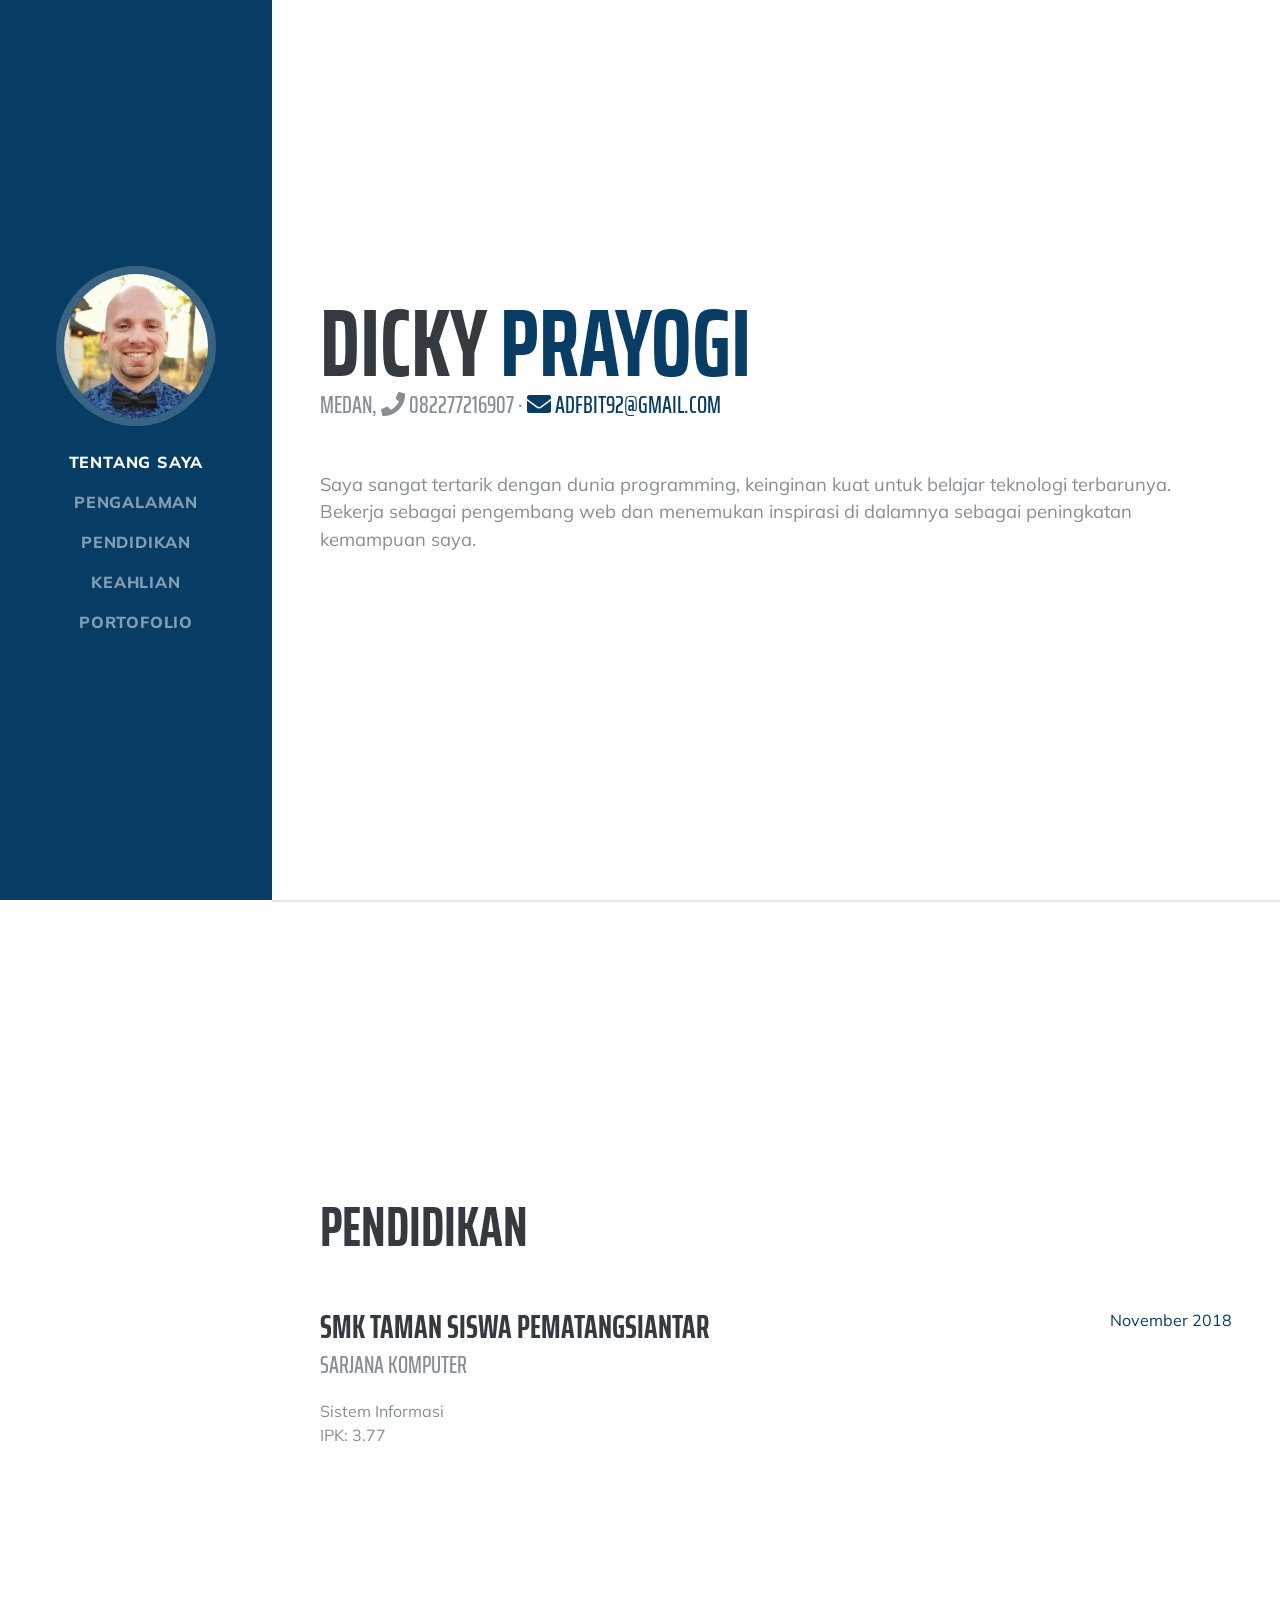
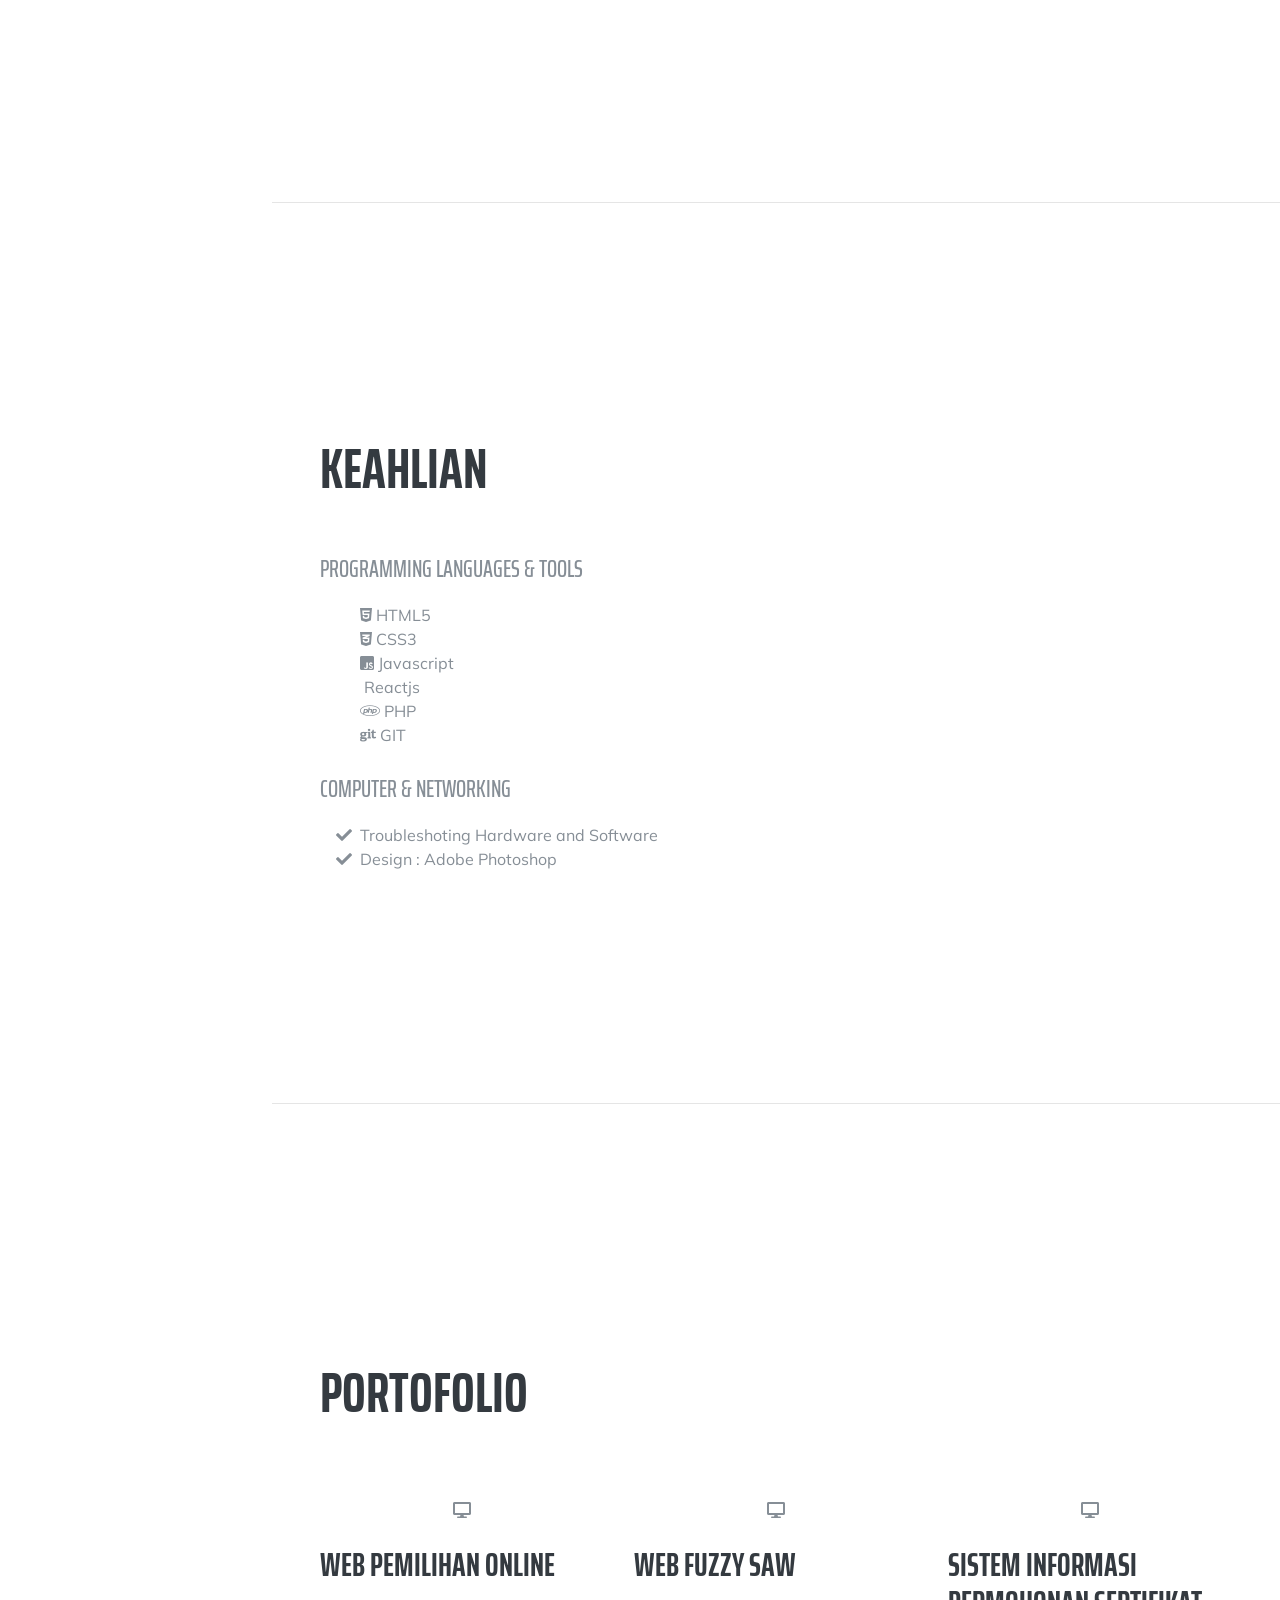
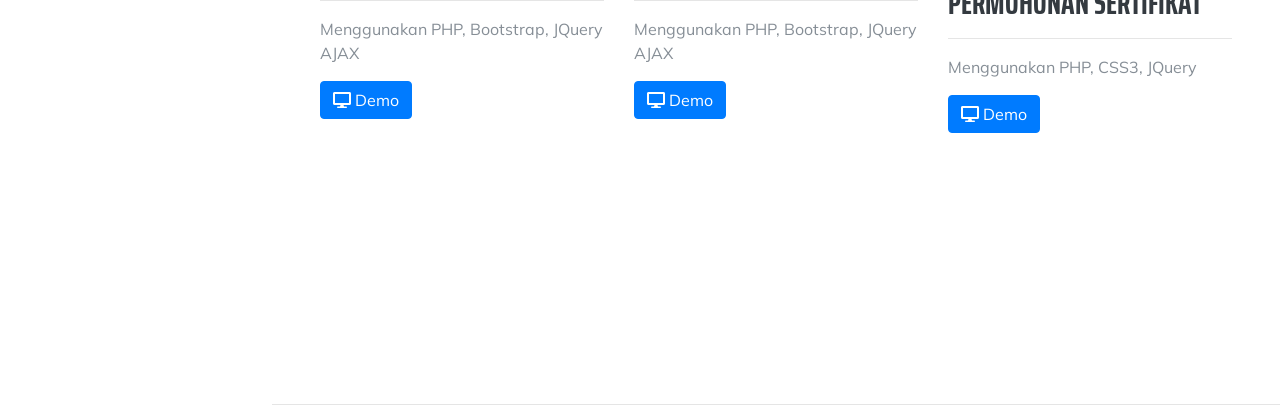
==== commit d23777ab: "Update index.html" ====
--- a/index.html
+++ b/index.html
@@ -9,7 +9,7 @@
 	<meta name="author" content="">
 
 	<title>Welcome To My Profile</title>
-	<link rel="shortcut icon" href="profile.png">
+	<link rel="shortcut icon" href="profile.jpg">
 	<!-- Bootstrap core CSS -->
 	<link href="bootstrap.min.css" rel="stylesheet">
 
@@ -29,7 +29,7 @@
 		<a class="navbar-brand js-scroll-trigger" href="#page-top">
 			<span class="d-block d-lg-none">Dicky Prayogi</span>
 			<span class="d-none d-lg-block">
-				<img class="img-fluid img-profile rounded-circle mx-auto mb-2" src="img/profile.png" alt="">
+				<img class="img-fluid img-profile rounded-circle mx-auto mb-2" src="profile.jpg" alt="">
 			</span>
 		</a>
 		<button class="navbar-toggler" type="button" data-toggle="collapse" data-target="#navbarSupportedContent" aria-controls="navbarSupportedContent" aria-expanded="false" aria-label="Toggle navigation">
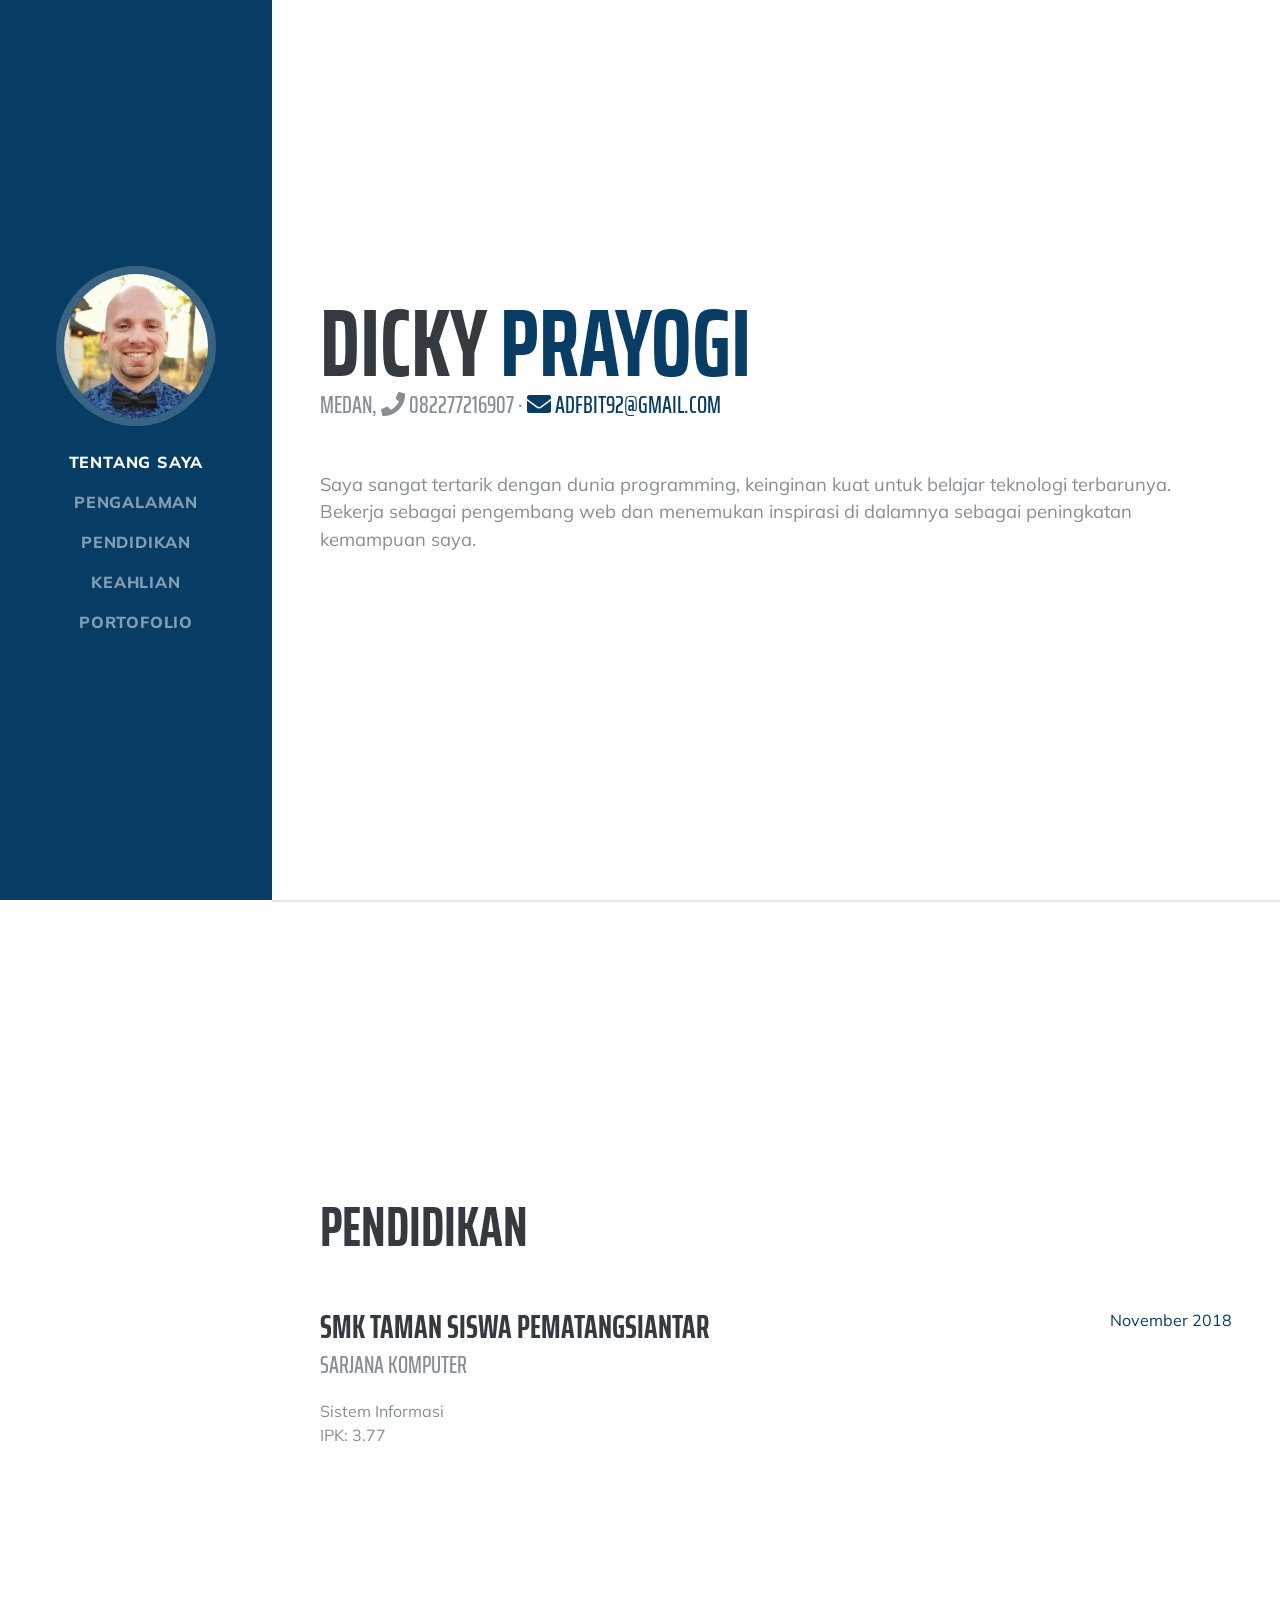
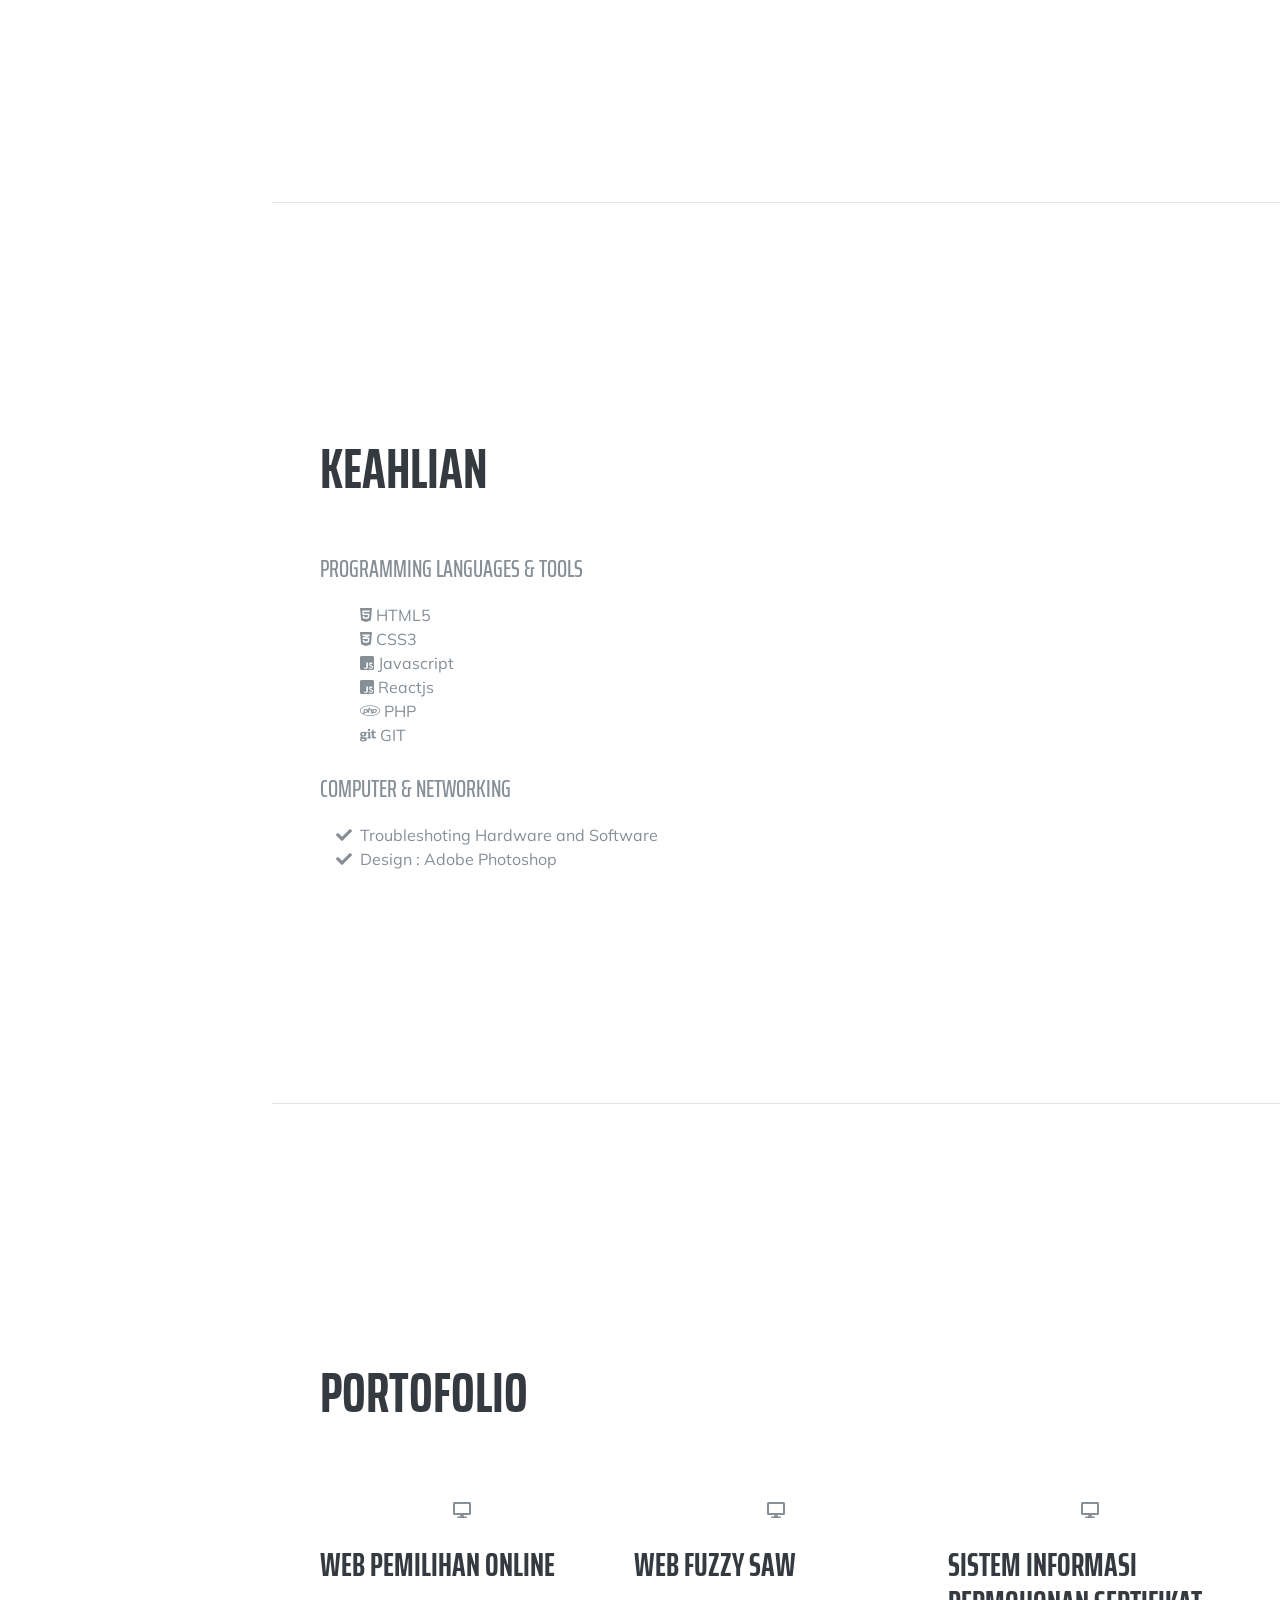
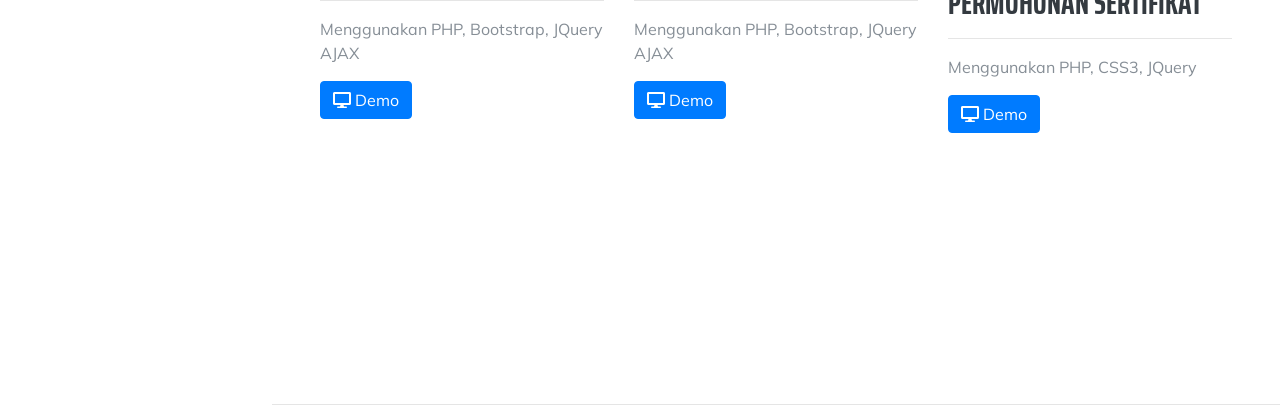
==== commit 36b6739f: "Update index.html" ====
--- a/index.html
+++ b/index.html
@@ -129,7 +129,7 @@
 						Javascript
 					</li>
 					<li>
-						<i class="fab fa-js-react"></i>
+						<i class="fab fa-js-square"></i>
 						Reactjs
 					</li>
 					<li>
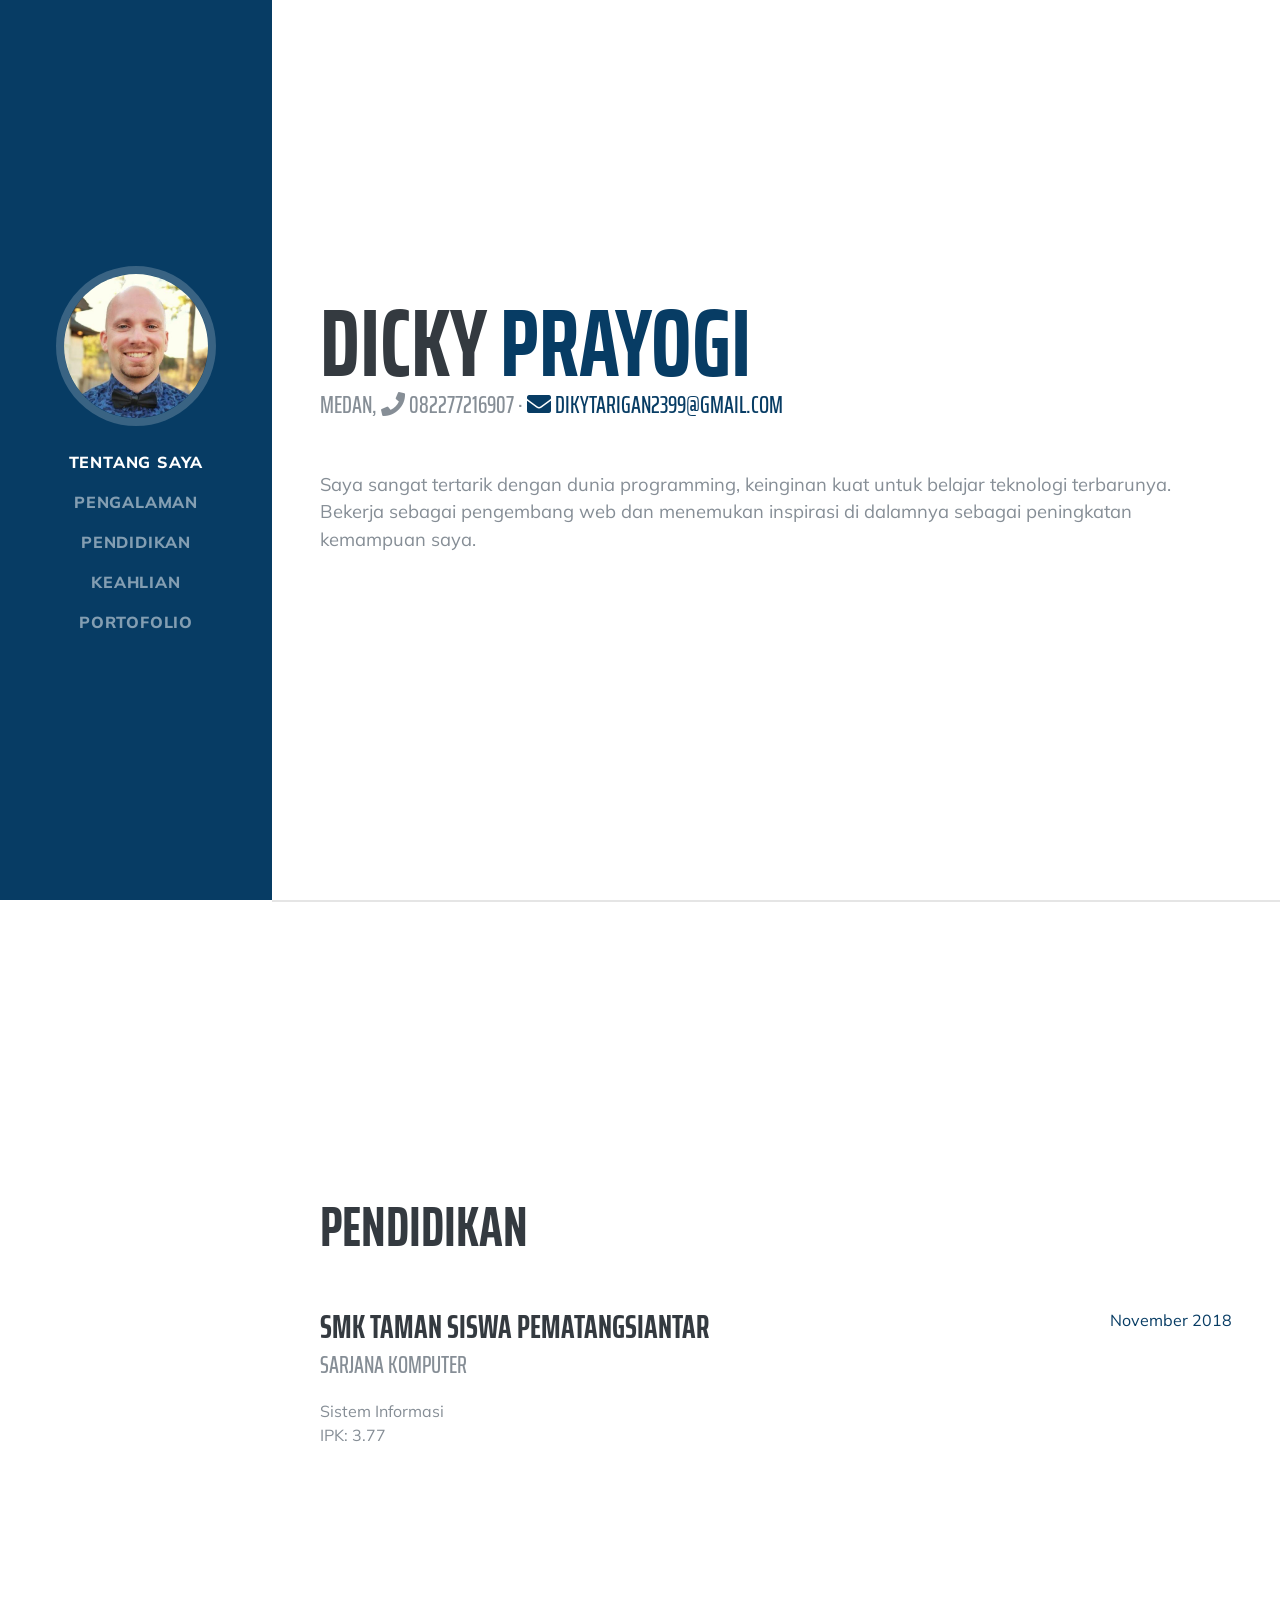
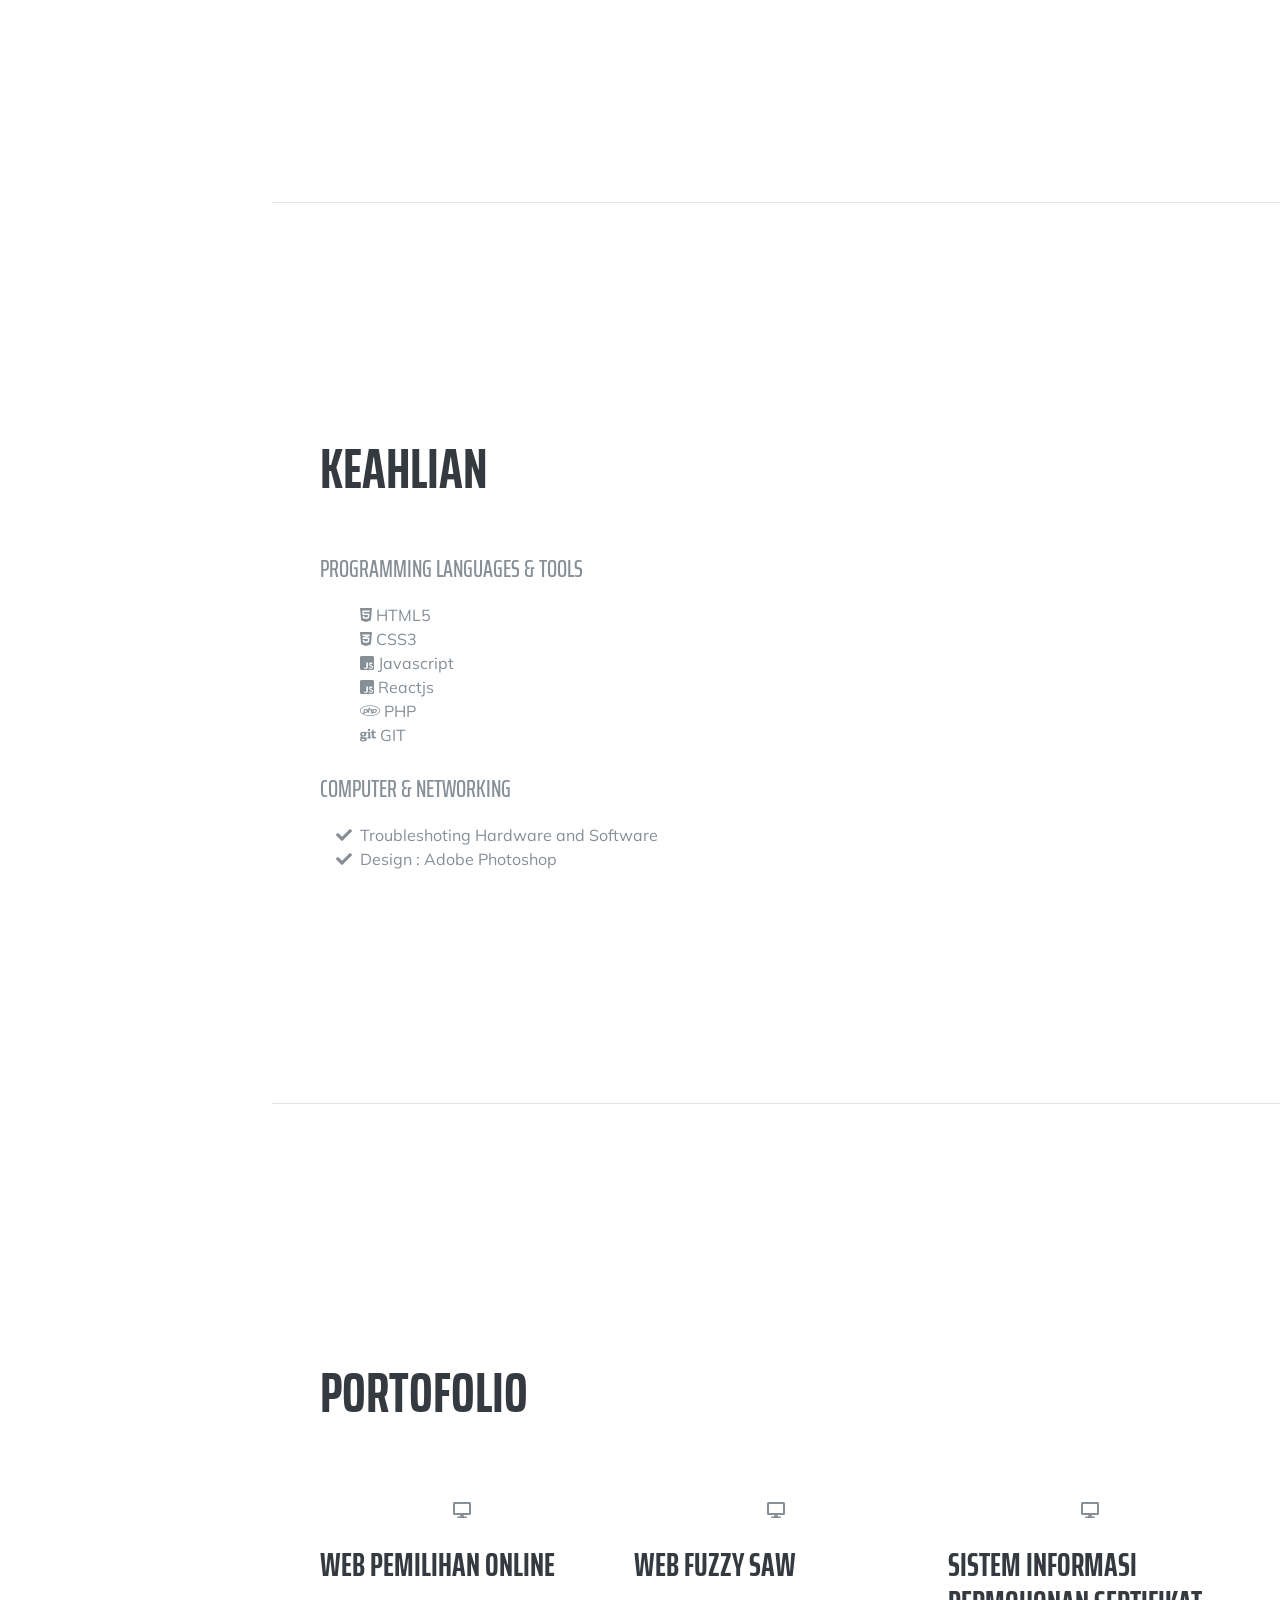
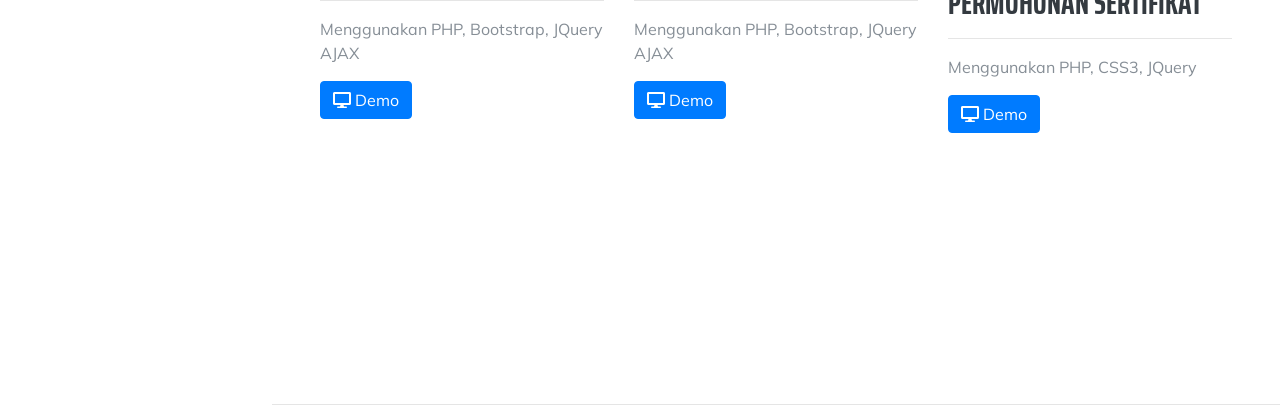
==== commit f16b36d7: "Update index.html" ====
--- a/index.html
+++ b/index.html
@@ -64,7 +64,7 @@
 					<span class="text-primary">Prayogi</span>
 				</h1>
 				<div class="subheading mb-5">Medan, <i class="fa fa-phone"></i> 082277216907 ·
-					<a href="mailto:name@email.com"><i class="fa fa-envelope"> </i> adfbit92@gmail.com</a>
+					<a href="mailto:name@email.com"><i class="fa fa-envelope"> </i> dikytarigan2399@gmail.com</a>
 				</div>
 				<p class="lead mb-5">Saya sangat tertarik dengan dunia programming, keinginan kuat untuk belajar teknologi terbarunya. Bekerja sebagai pengembang web dan menemukan inspirasi di dalamnya sebagai peningkatan kemampuan saya.</p>
 				<!-- <div class="social-icons">
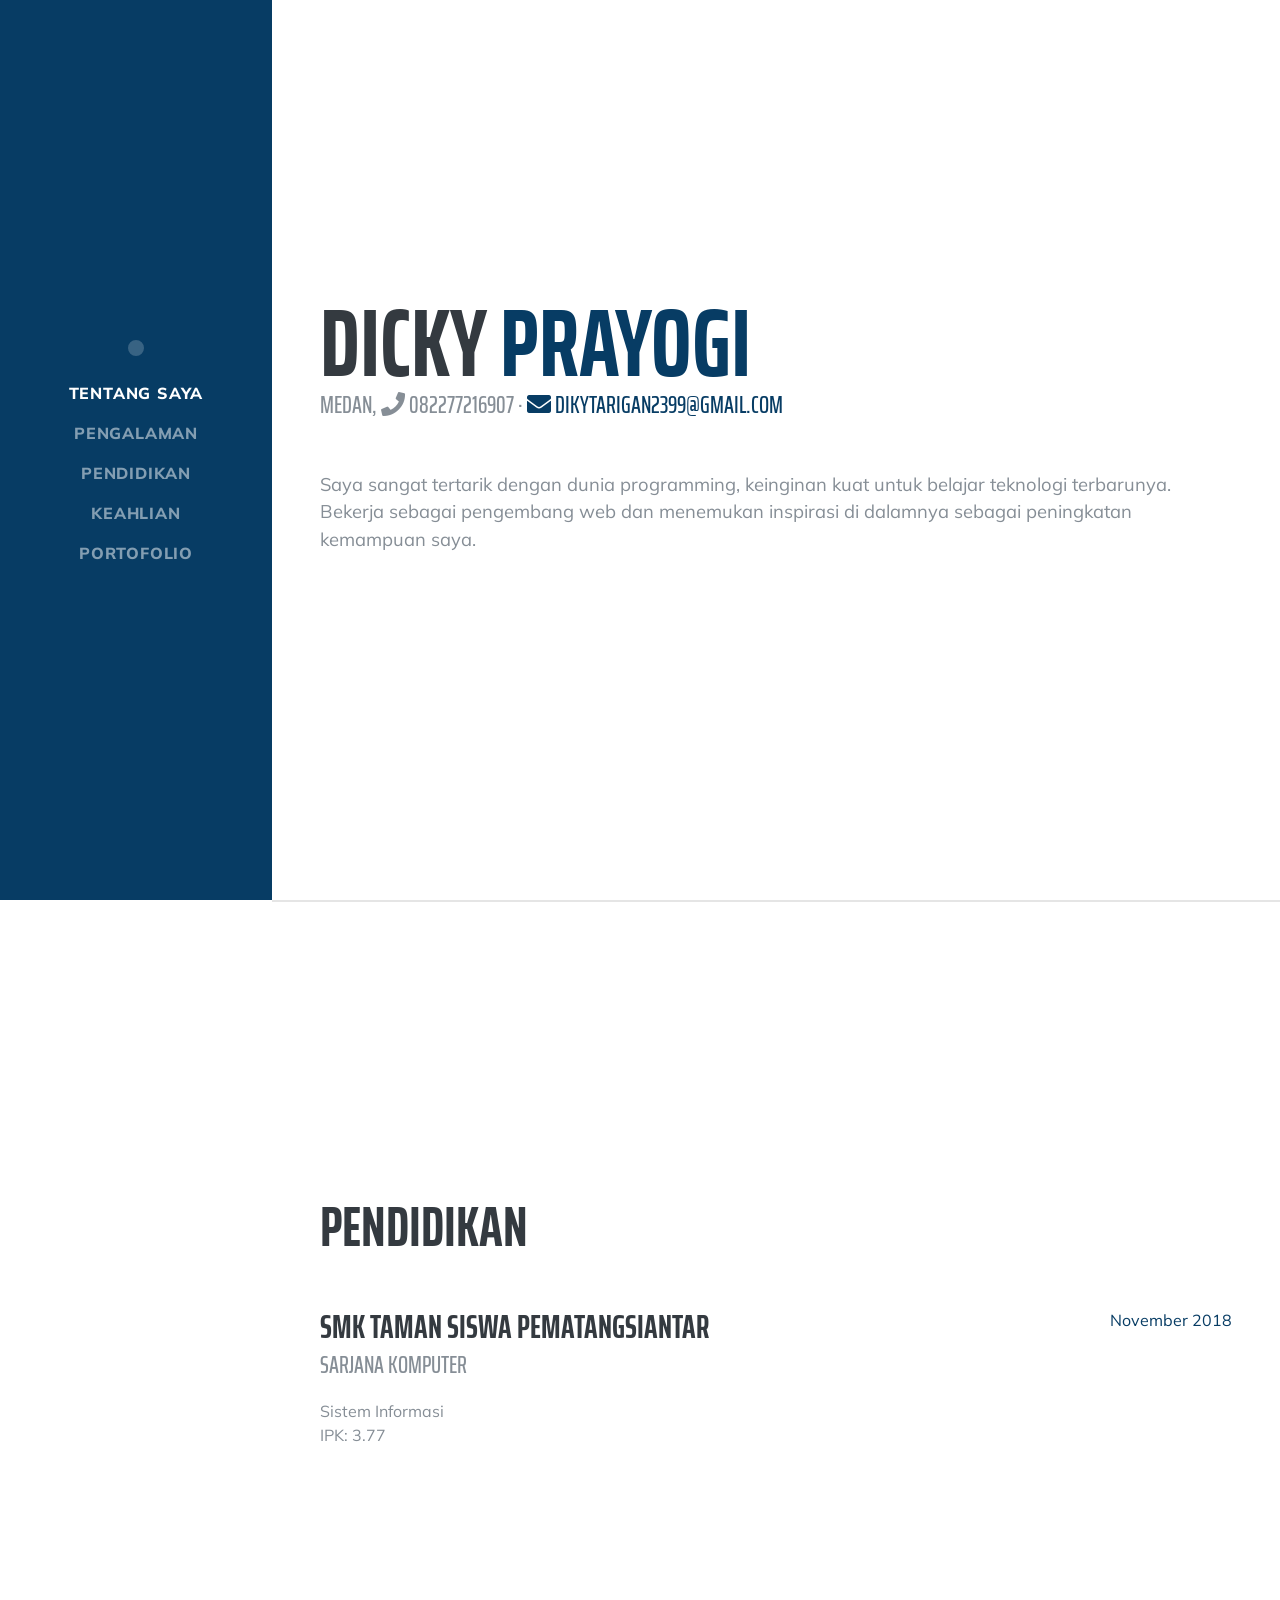
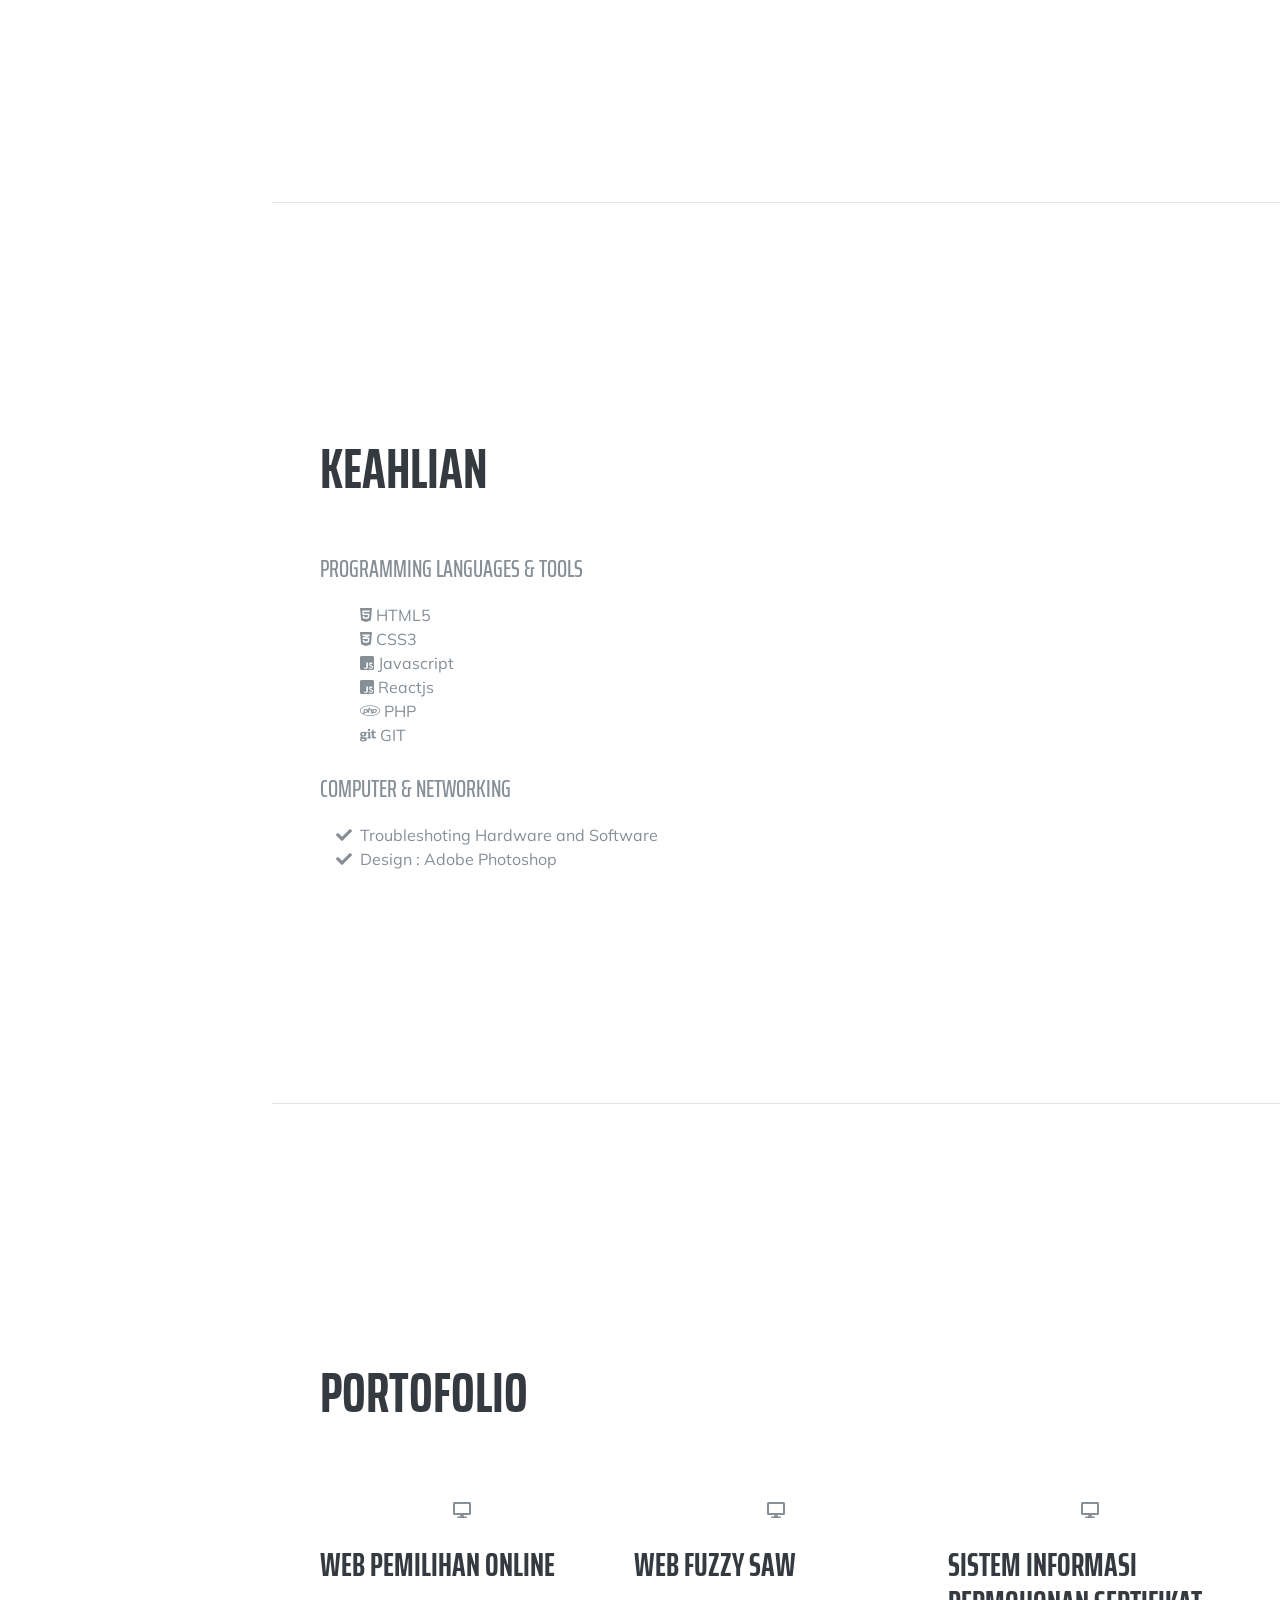
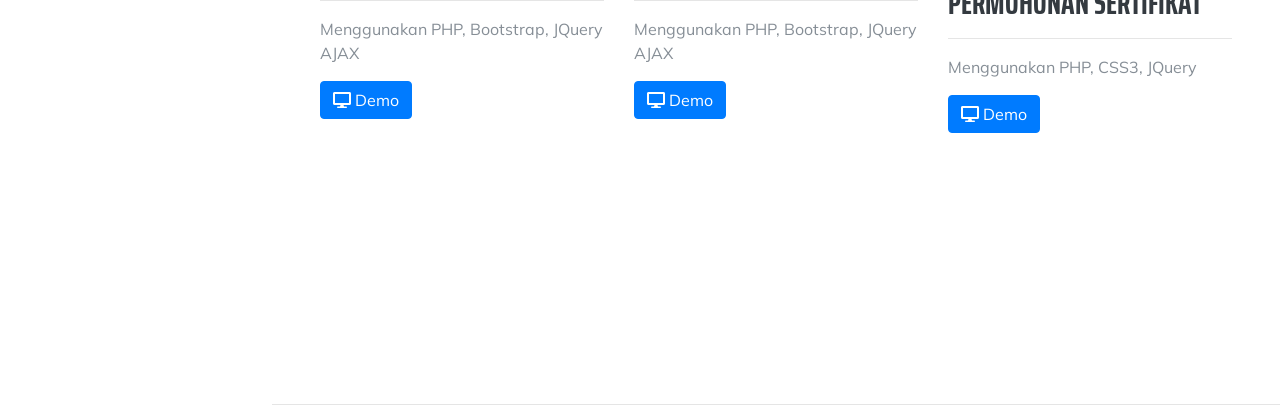
==== commit 2873c24f: "Update index.html" ====
--- a/index.html
+++ b/index.html
@@ -9,7 +9,7 @@
 	<meta name="author" content="">
 
 	<title>Welcome To My Profile</title>
-	<link rel="shortcut icon" href="profile.jpg">
+	<link rel="shortcut icon" href="dikki.jpg">
 	<!-- Bootstrap core CSS -->
 	<link href="bootstrap.min.css" rel="stylesheet">
 
@@ -29,7 +29,7 @@
 		<a class="navbar-brand js-scroll-trigger" href="#page-top">
 			<span class="d-block d-lg-none">Dicky Prayogi</span>
 			<span class="d-none d-lg-block">
-				<img class="img-fluid img-profile rounded-circle mx-auto mb-2" src="profile.jpg" alt="">
+				<img class="img-fluid img-profile rounded-circle mx-auto mb-2" src="dikki.jpg" alt="">
 			</span>
 		</a>
 		<button class="navbar-toggler" type="button" data-toggle="collapse" data-target="#navbarSupportedContent" aria-controls="navbarSupportedContent" aria-expanded="false" aria-label="Toggle navigation">
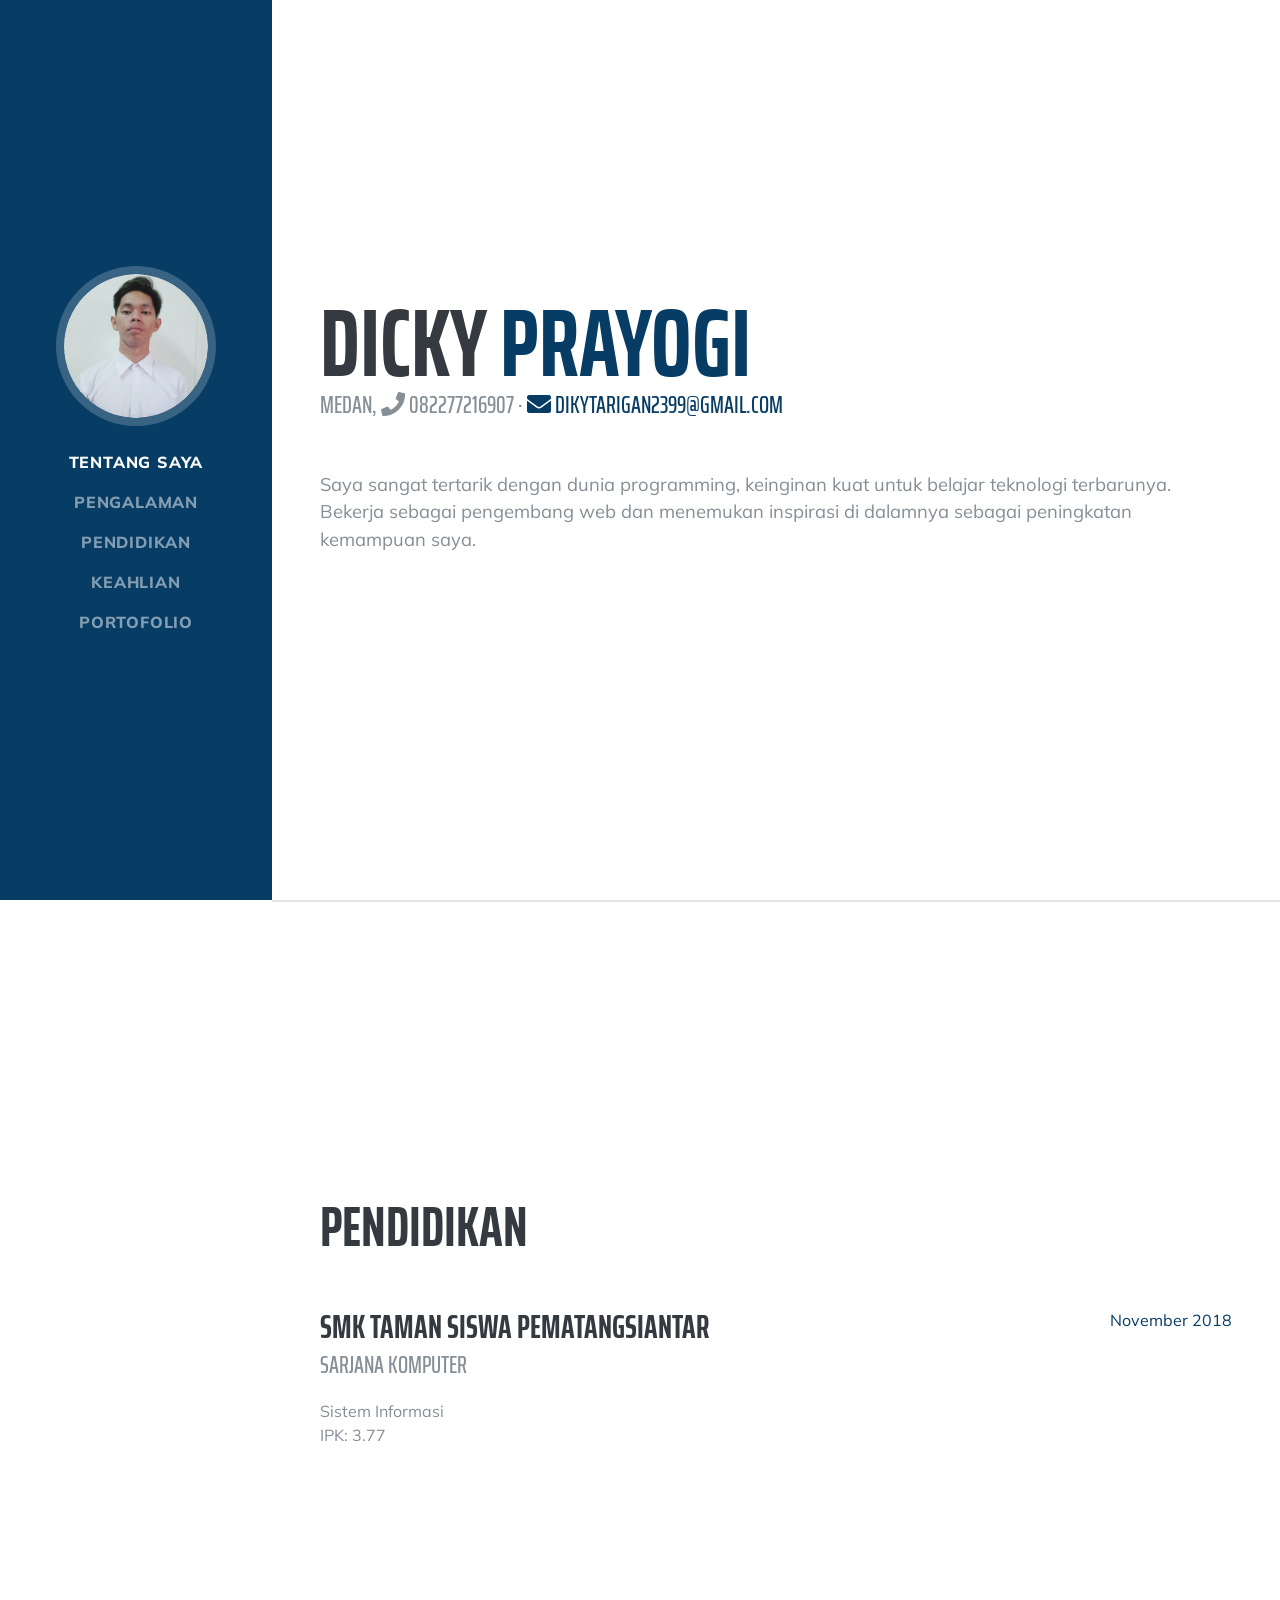
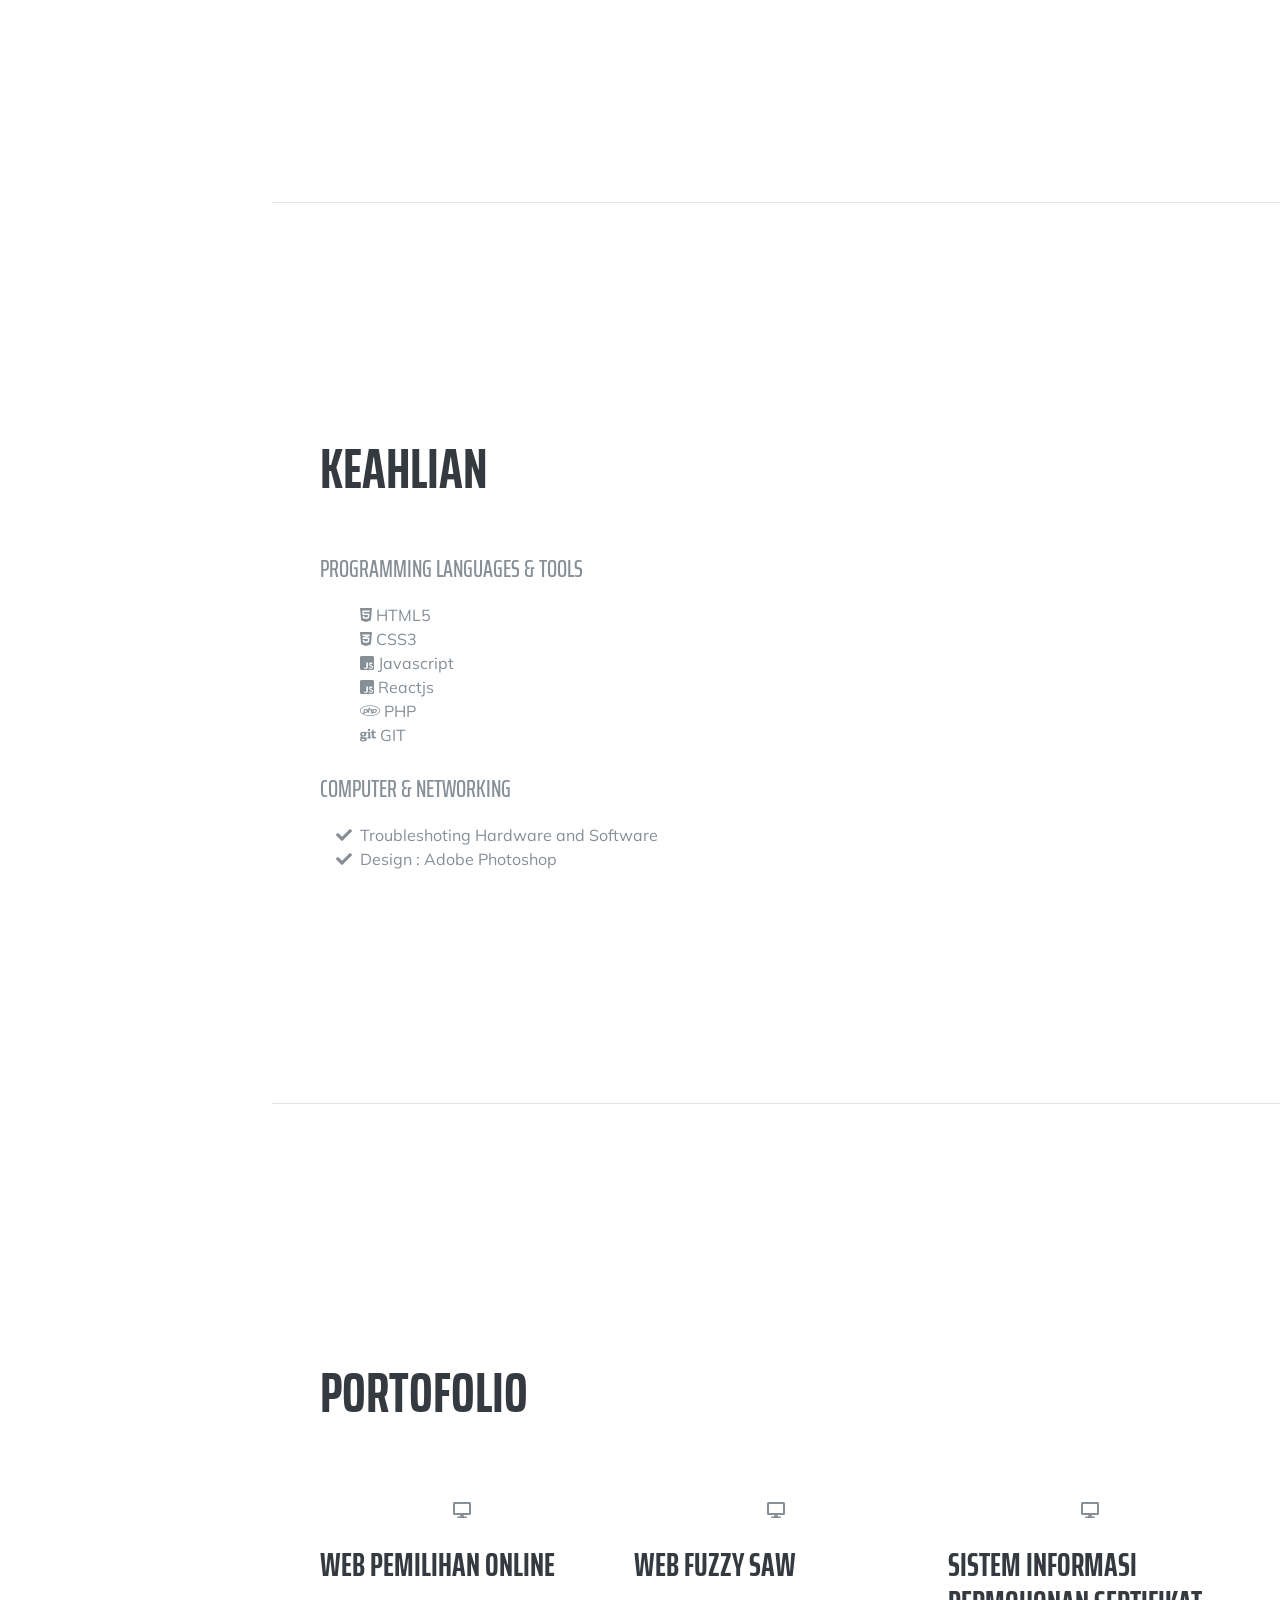
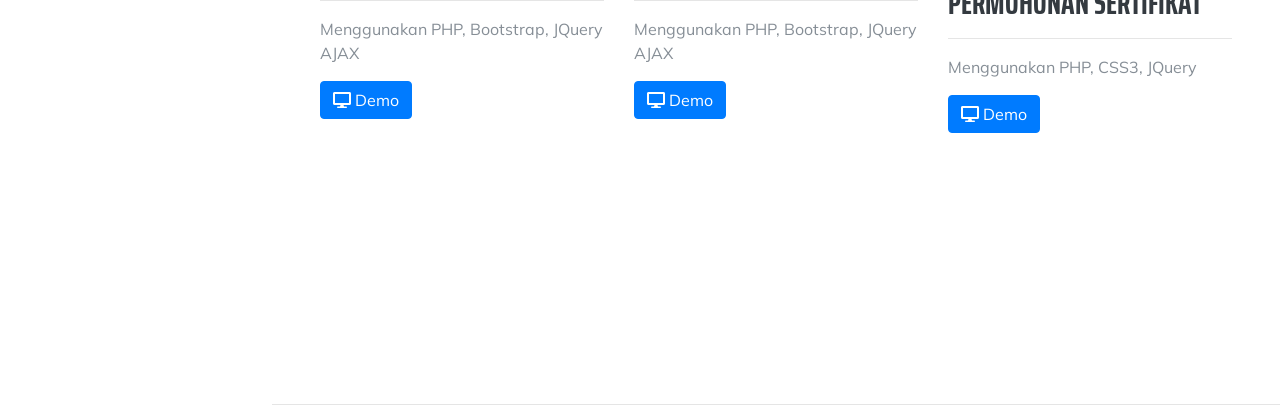
==== commit b860f8be: "Update index.html" ====
--- a/index.html
+++ b/index.html
@@ -9,7 +9,7 @@
 	<meta name="author" content="">
 
 	<title>Welcome To My Profile</title>
-	<link rel="shortcut icon" href="dikki.jpg">
+	<link rel="shortcut icon" href="dikki.png">
 	<!-- Bootstrap core CSS -->
 	<link href="bootstrap.min.css" rel="stylesheet">
 
@@ -29,7 +29,7 @@
 		<a class="navbar-brand js-scroll-trigger" href="#page-top">
 			<span class="d-block d-lg-none">Dicky Prayogi</span>
 			<span class="d-none d-lg-block">
-				<img class="img-fluid img-profile rounded-circle mx-auto mb-2" src="dikki.jpg" alt="">
+				<img class="img-fluid img-profile rounded-circle mx-auto mb-2" src="dikki.png" alt="">
 			</span>
 		</a>
 		<button class="navbar-toggler" type="button" data-toggle="collapse" data-target="#navbarSupportedContent" aria-controls="navbarSupportedContent" aria-expanded="false" aria-label="Toggle navigation">
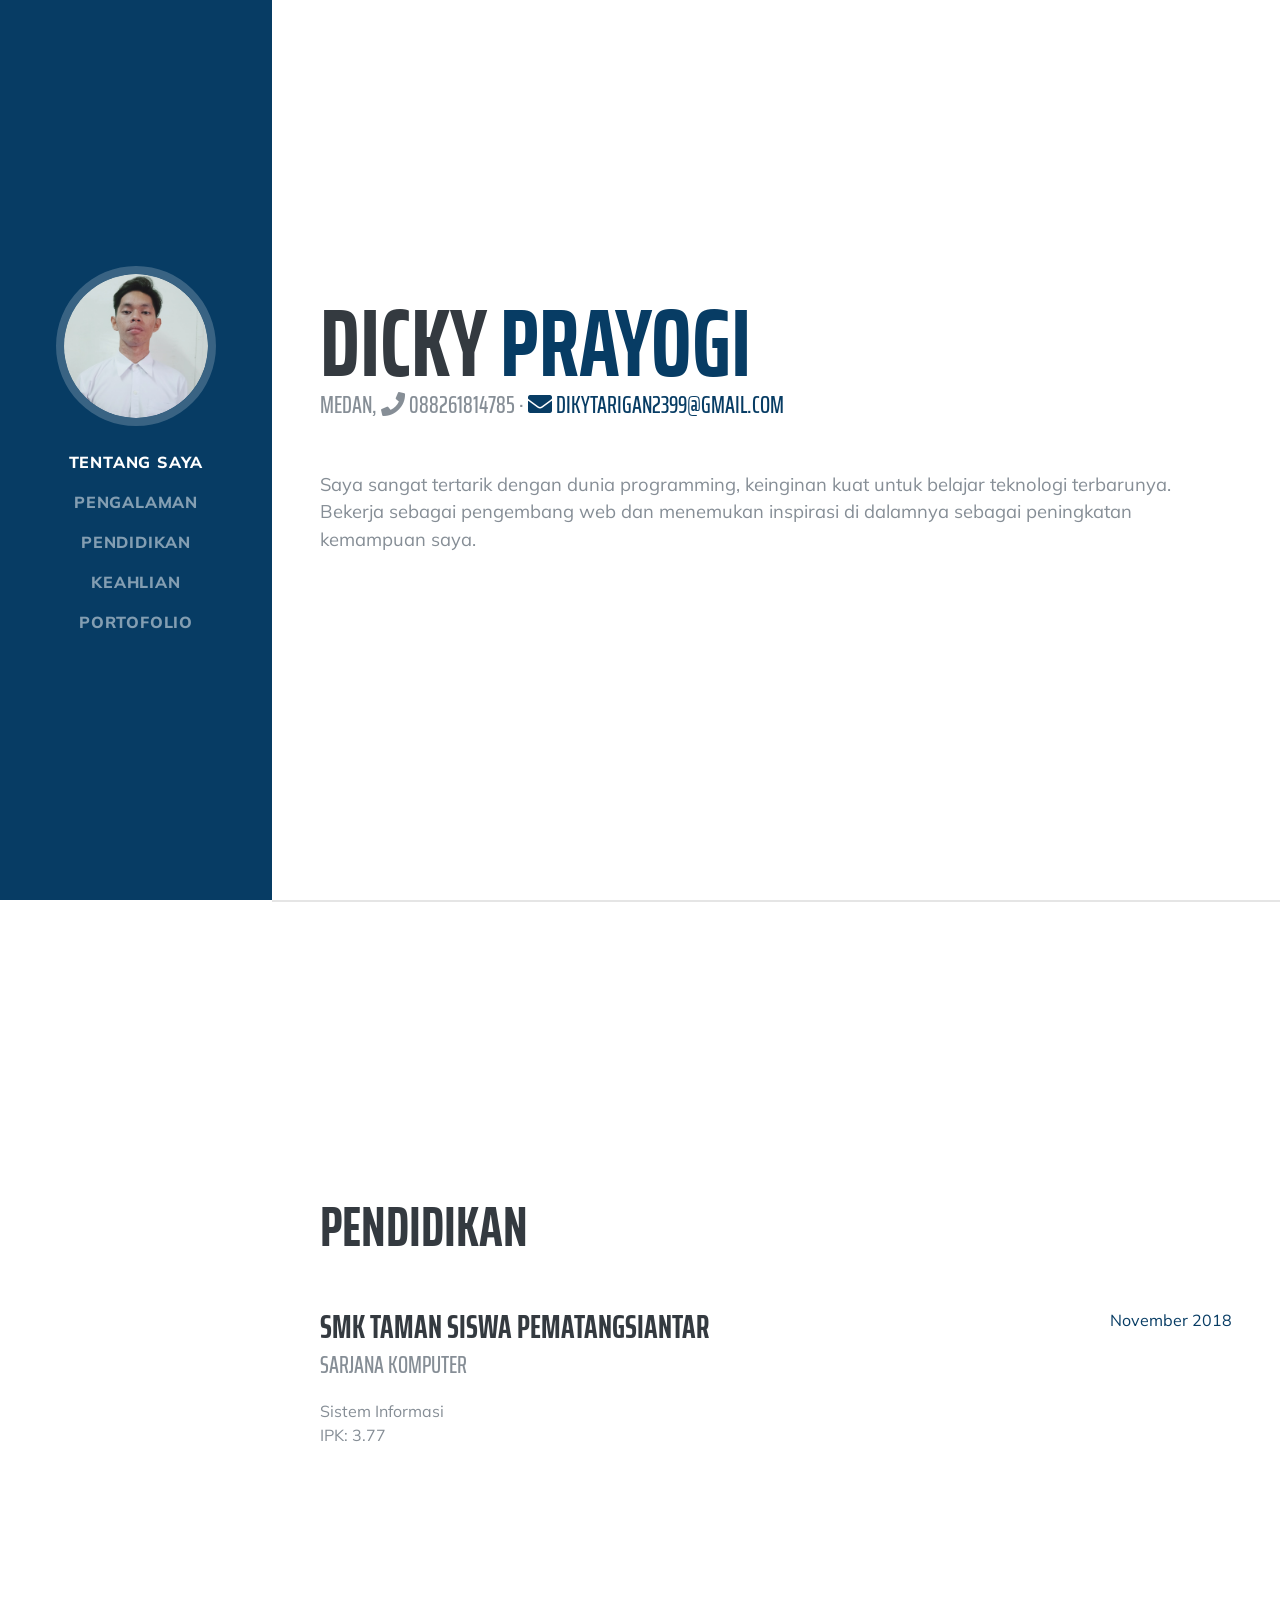
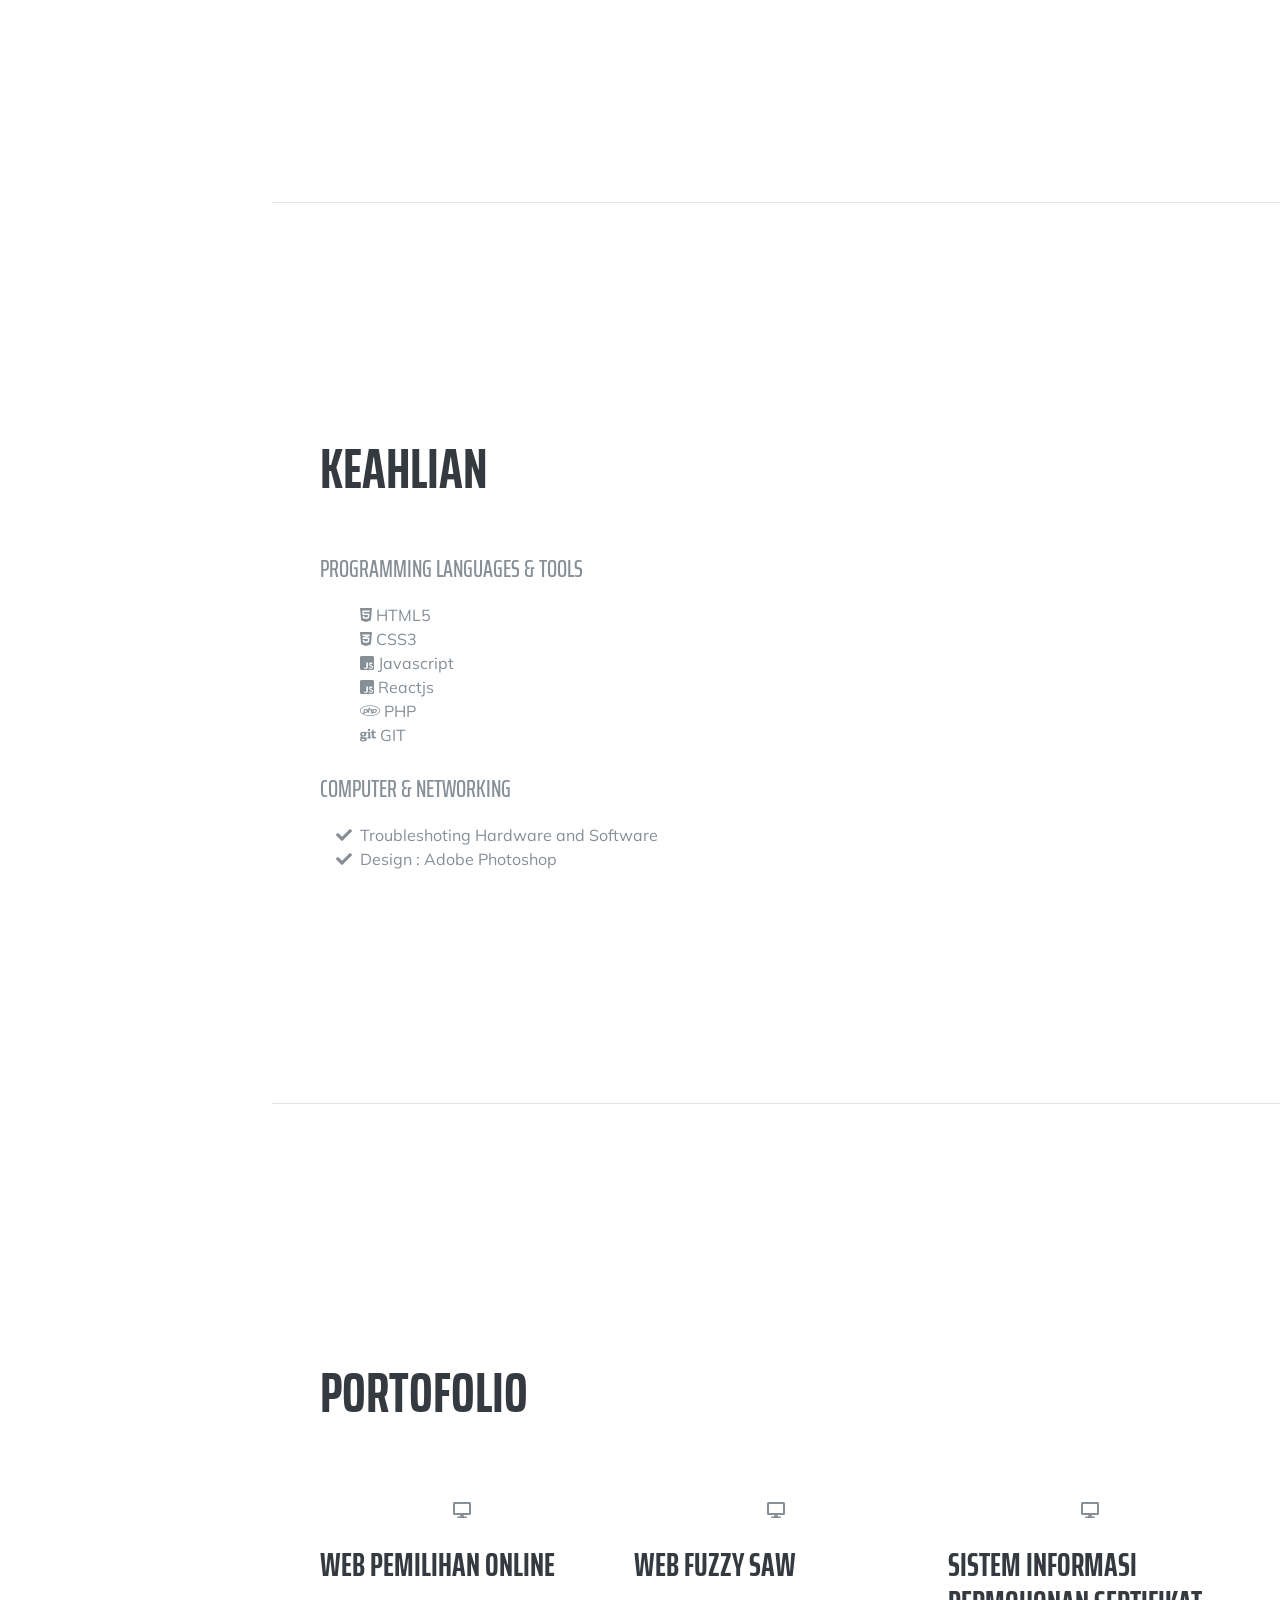
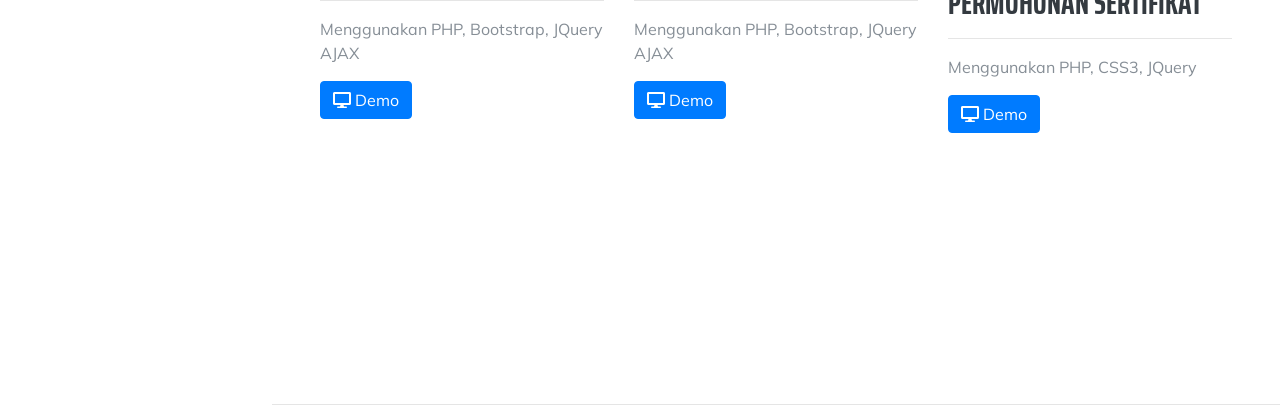
==== commit a9fea4f1: "Update index.html" ====
--- a/index.html
+++ b/index.html
@@ -63,7 +63,7 @@
 				<h1 class="mb-0">Dicky
 					<span class="text-primary">Prayogi</span>
 				</h1>
-				<div class="subheading mb-5">Medan, <i class="fa fa-phone"></i> 082277216907 ·
+				<div class="subheading mb-5">Medan, <i class="fa fa-phone"></i> 088261814785 ·
 					<a href="mailto:name@email.com"><i class="fa fa-envelope"> </i> dikytarigan2399@gmail.com</a>
 				</div>
 				<p class="lead mb-5">Saya sangat tertarik dengan dunia programming, keinginan kuat untuk belajar teknologi terbarunya. Bekerja sebagai pengembang web dan menemukan inspirasi di dalamnya sebagai peningkatan kemampuan saya.</p>
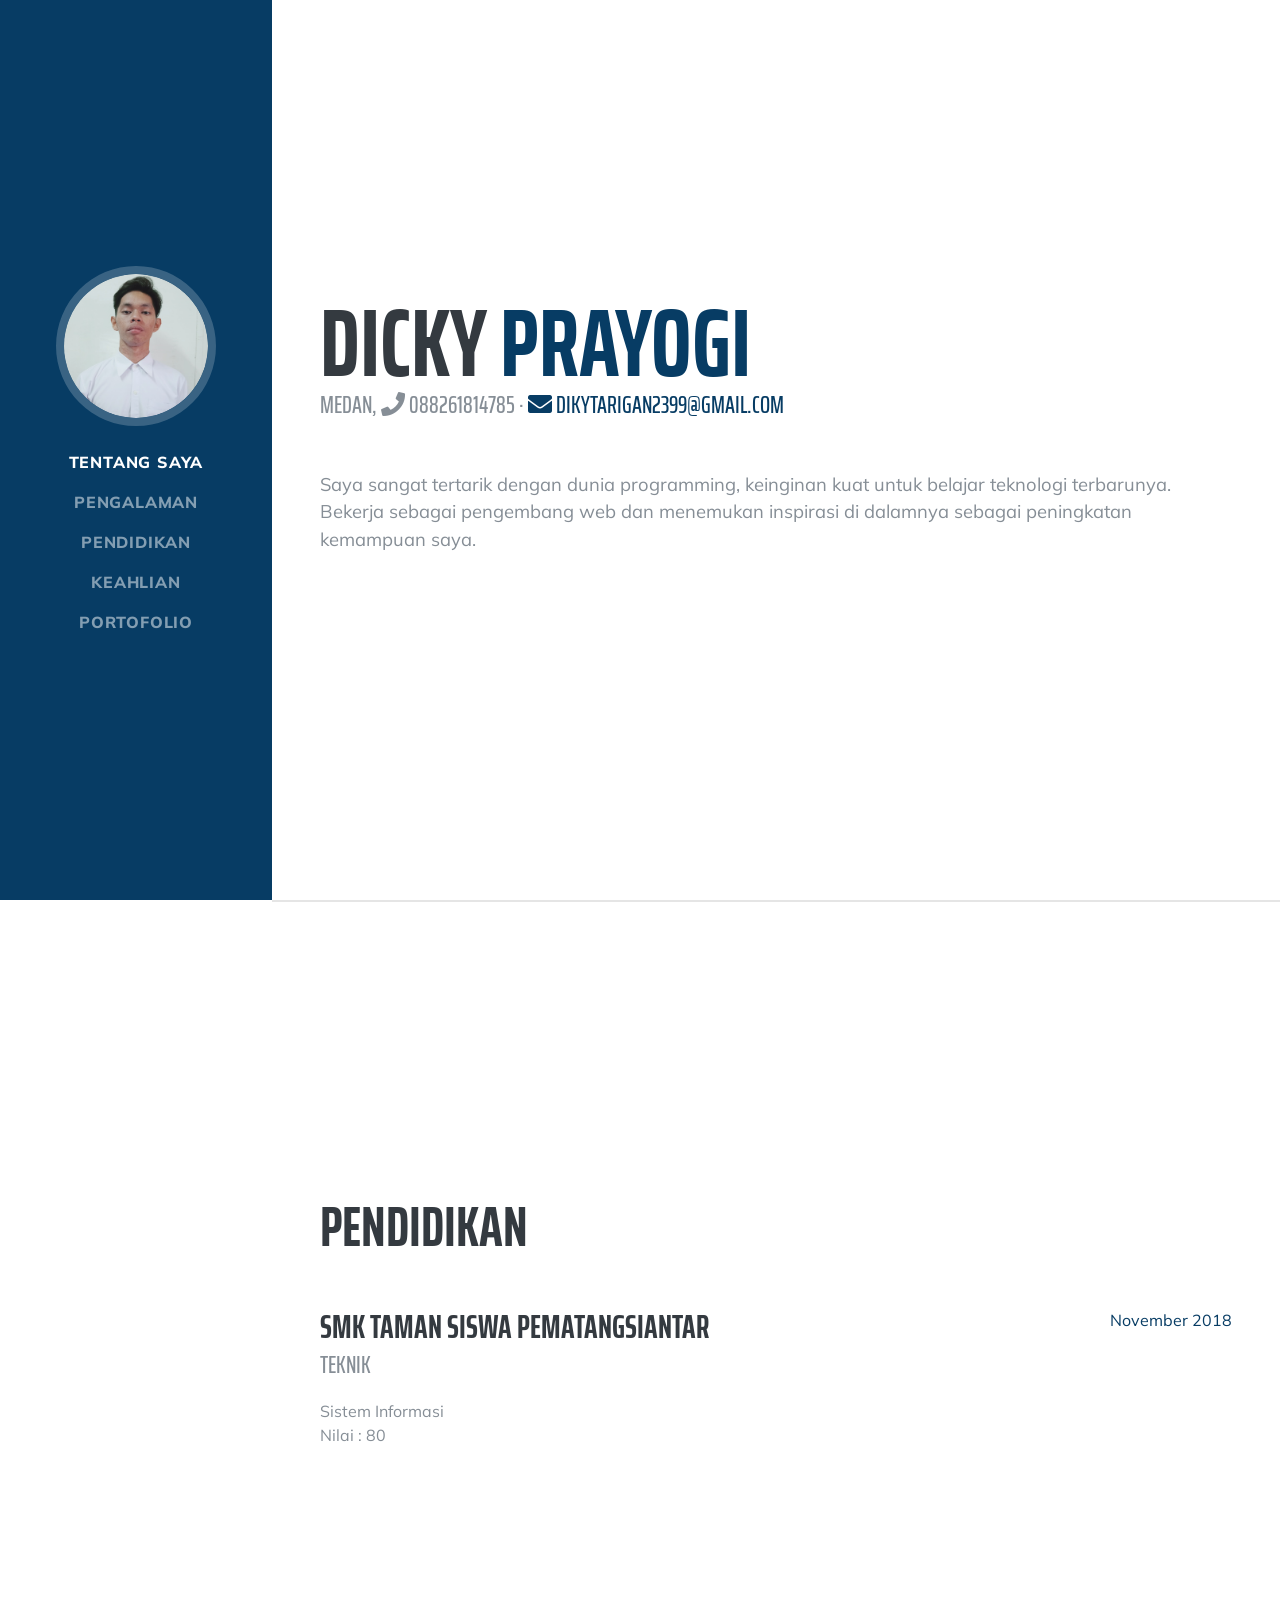
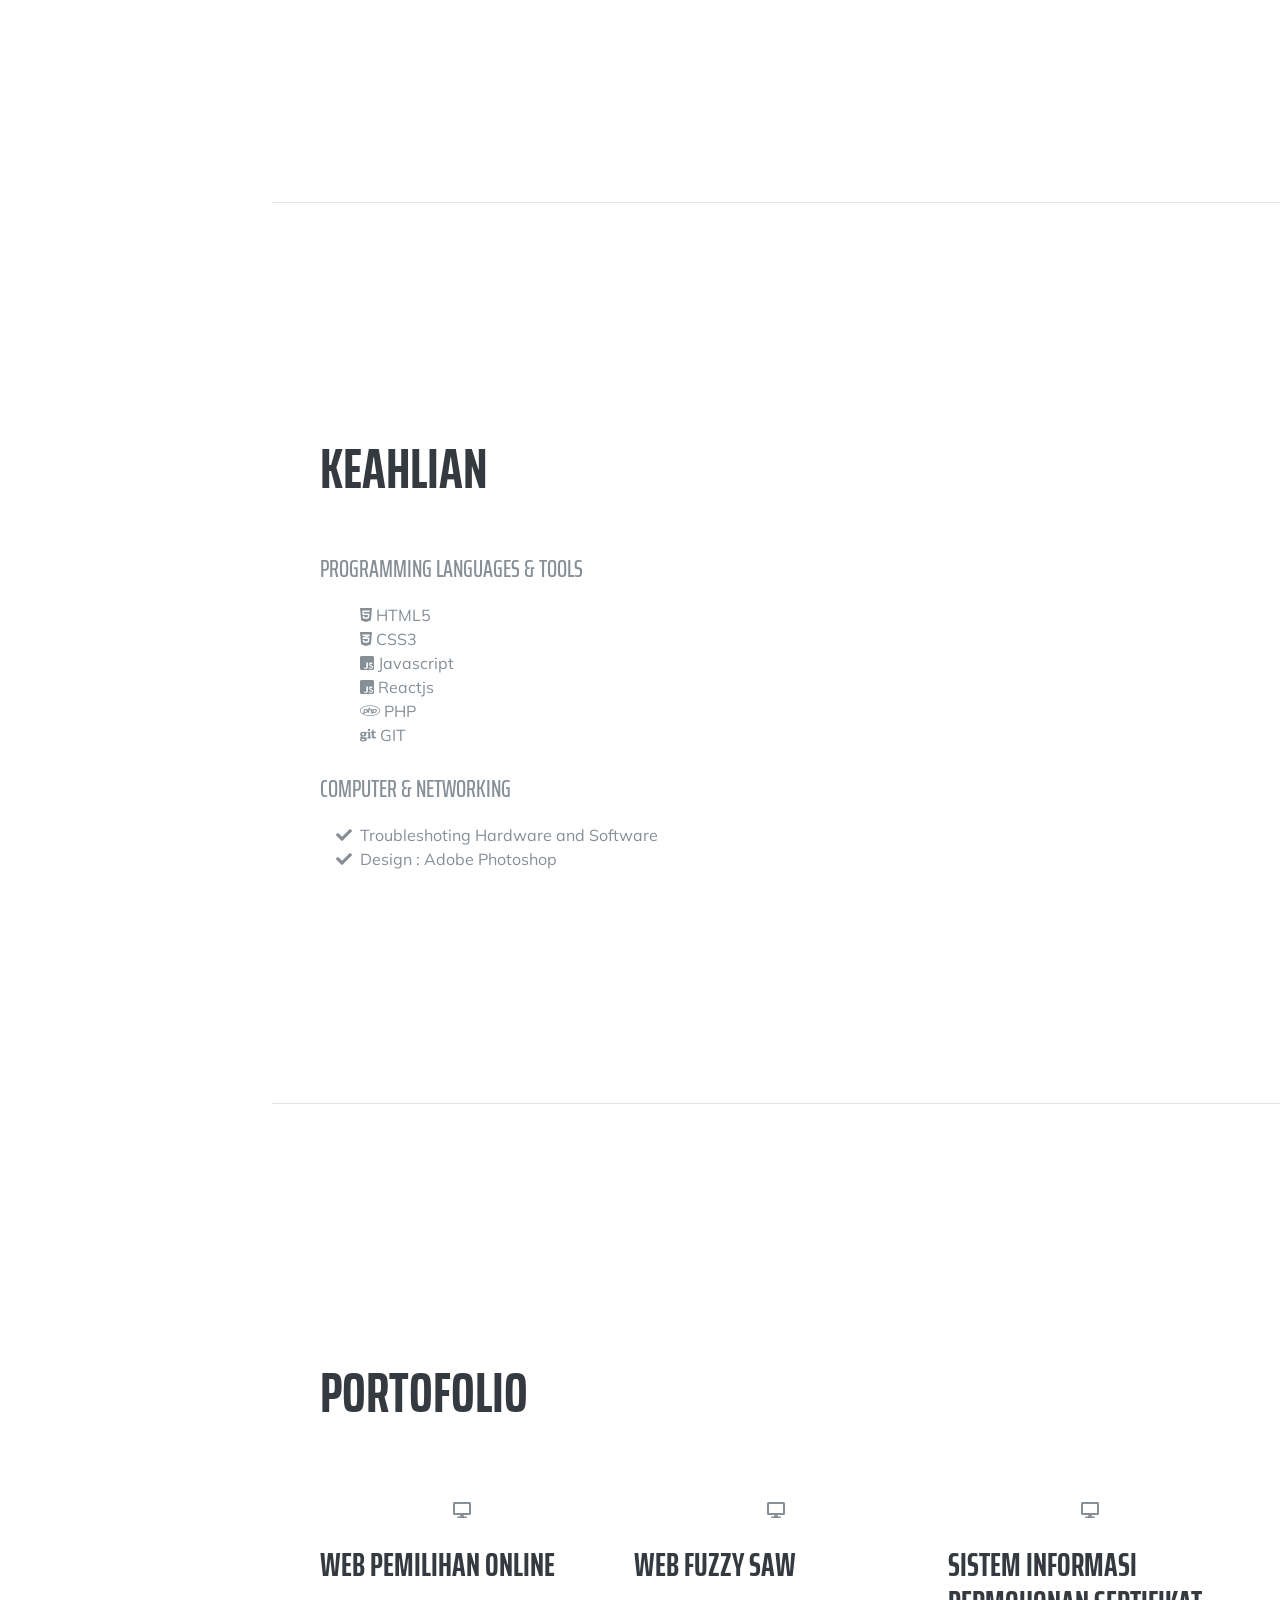
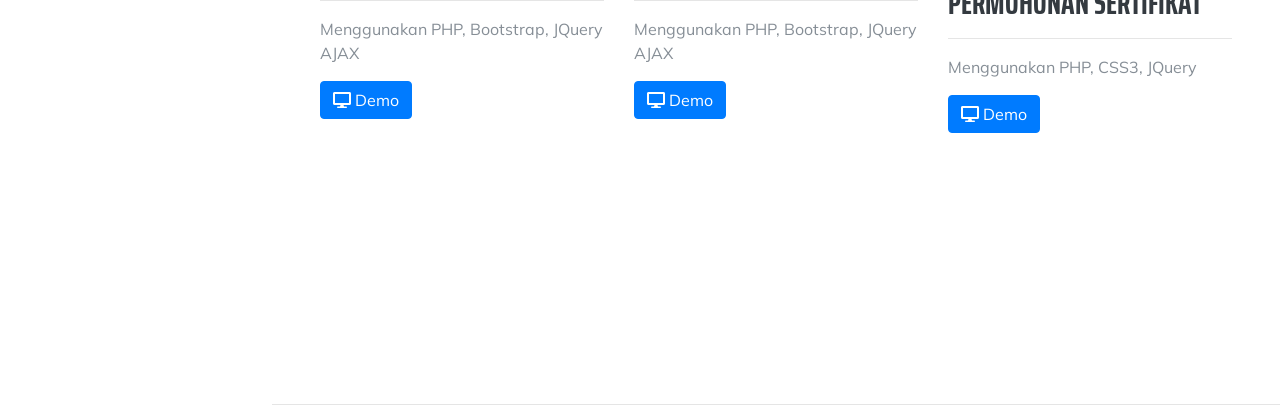
==== commit 84c0db18: "Update index.html" ====
--- a/index.html
+++ b/index.html
@@ -96,9 +96,9 @@
 				<div class="resume-item d-flex flex-column flex-md-row mb-5">
 					<div class="resume-content mr-auto">
 						<h3 class="mb-0">SMK Taman Siswa Pematangsiantar</h3>
-						<div class="subheading mb-3">Sarjana Komputer</div>
+						<div class="subheading mb-3">Teknik</div>
 						<div>Sistem Informasi</div>
-						<p>IPK: 3.77</p>
+						<p>Nilai : 80</p>
 					</div>
 					<div class="resume-date text-md-right">
 						<span class="text-primary">November 2018</span>
